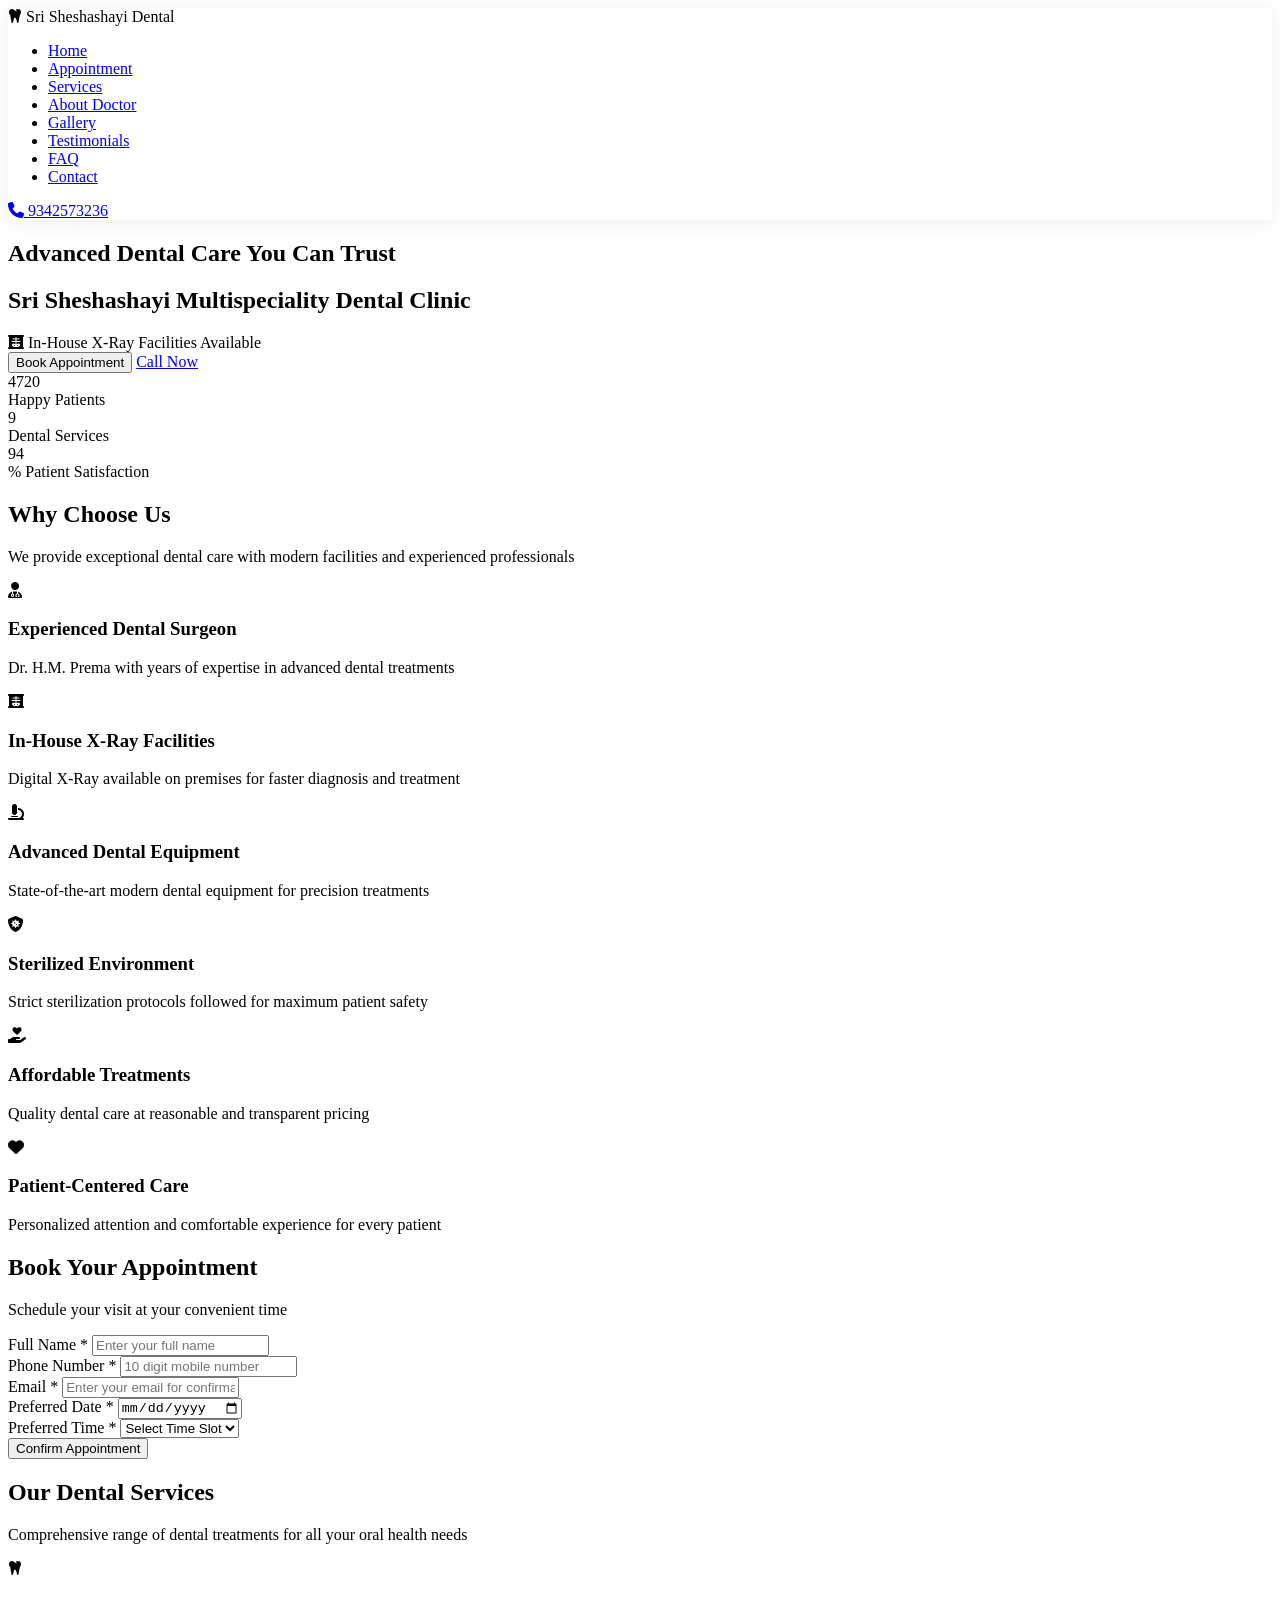
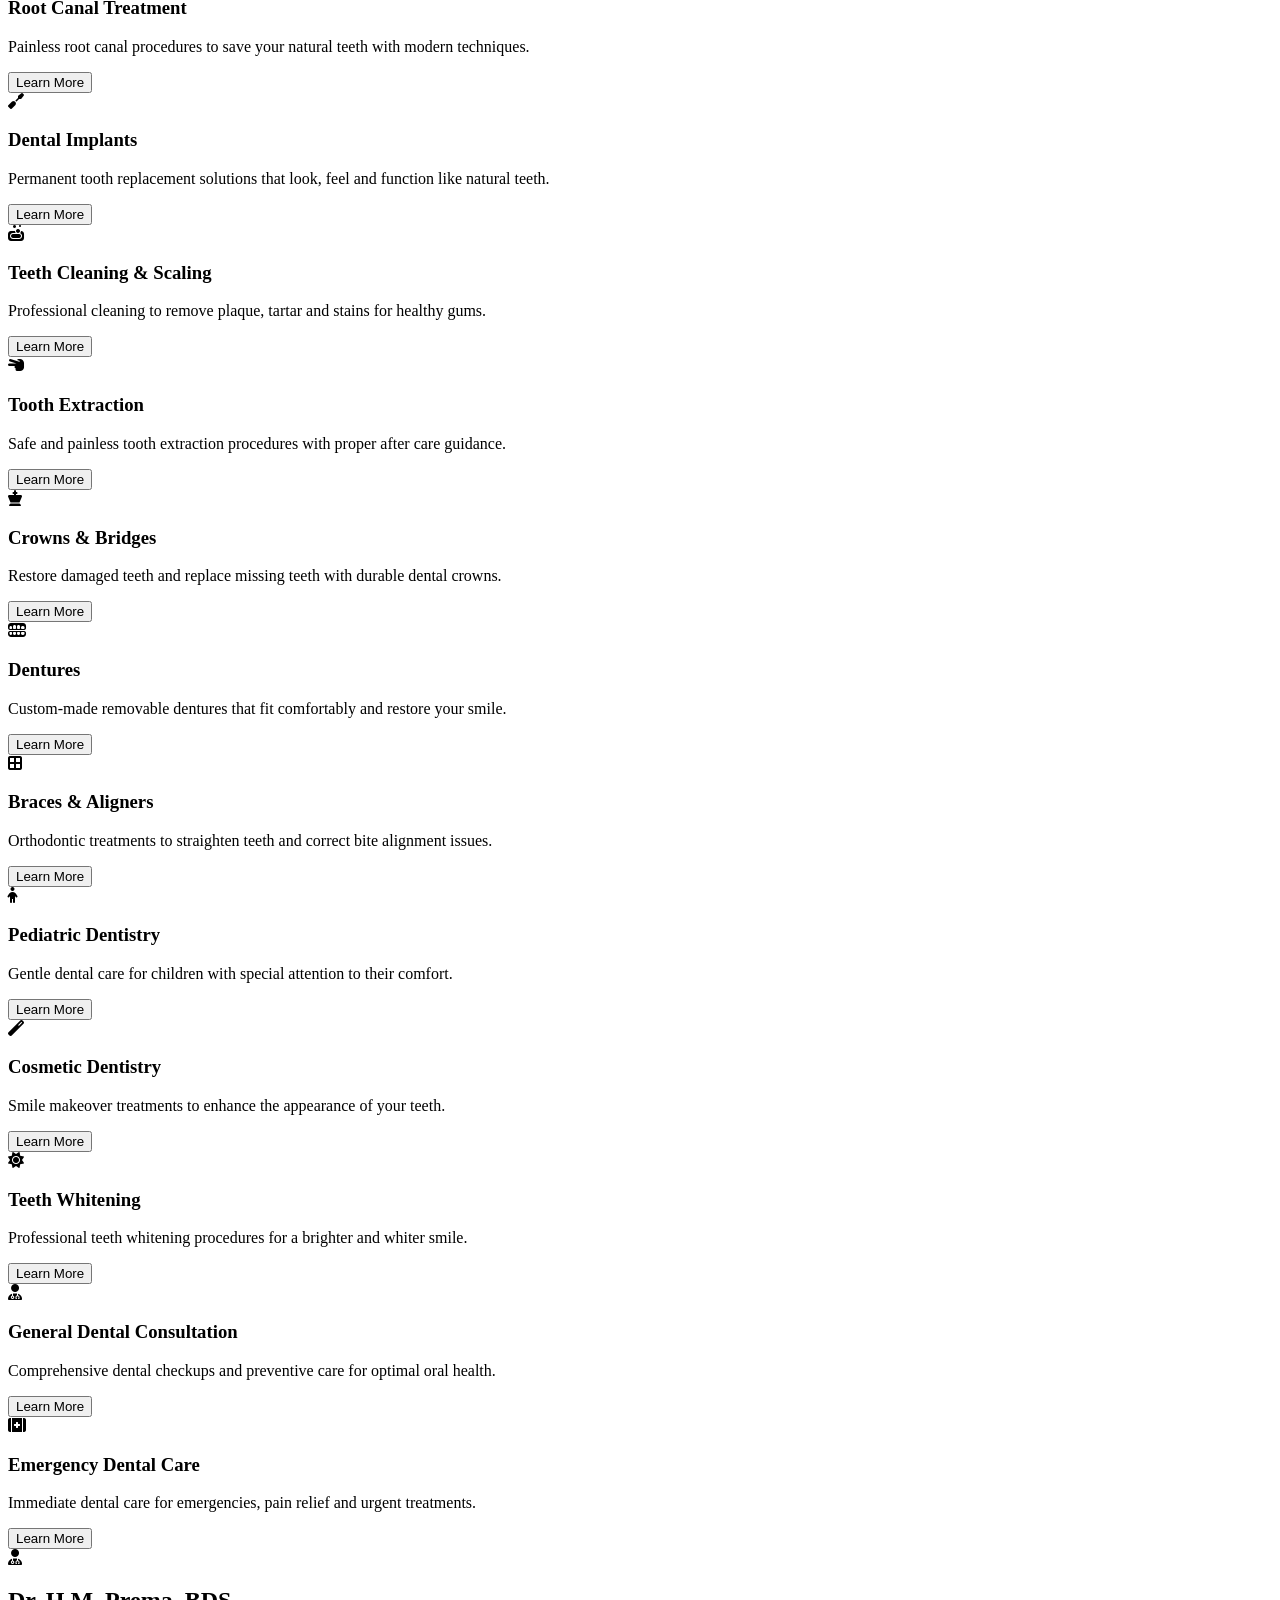
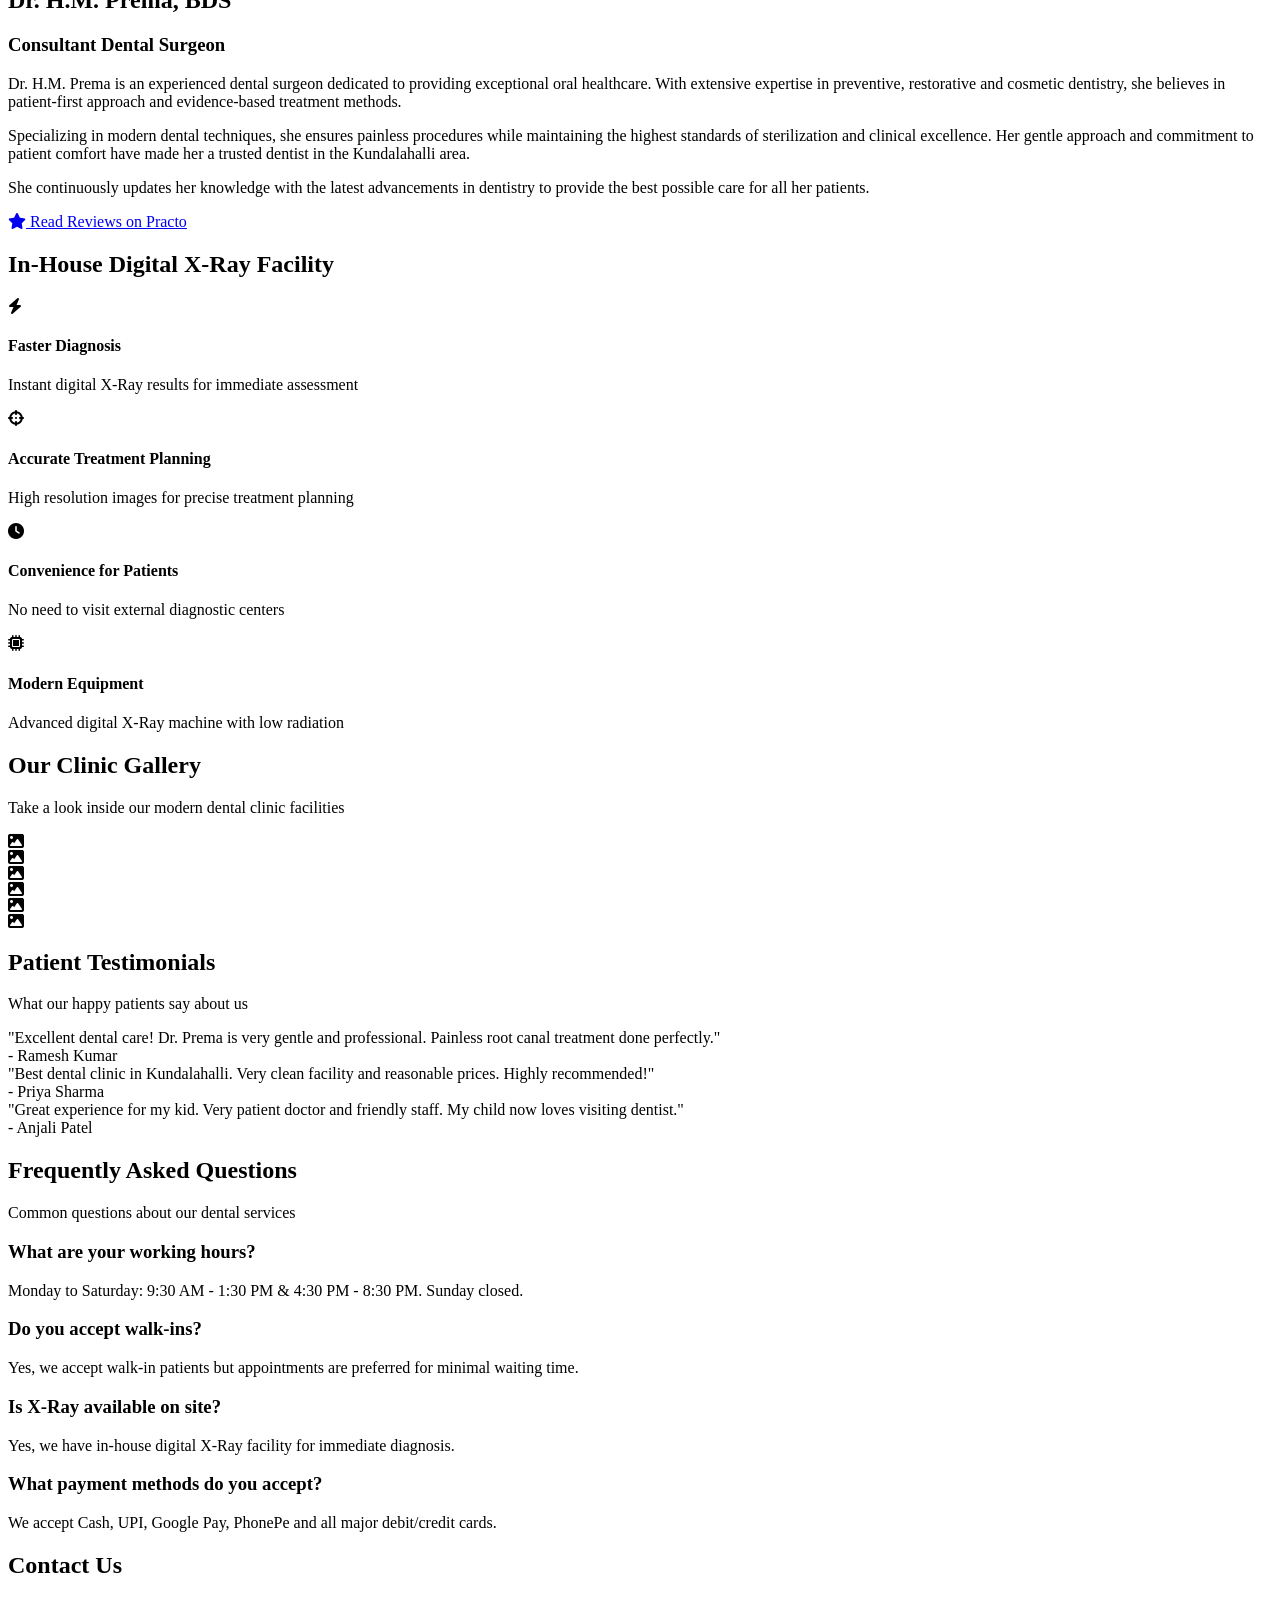
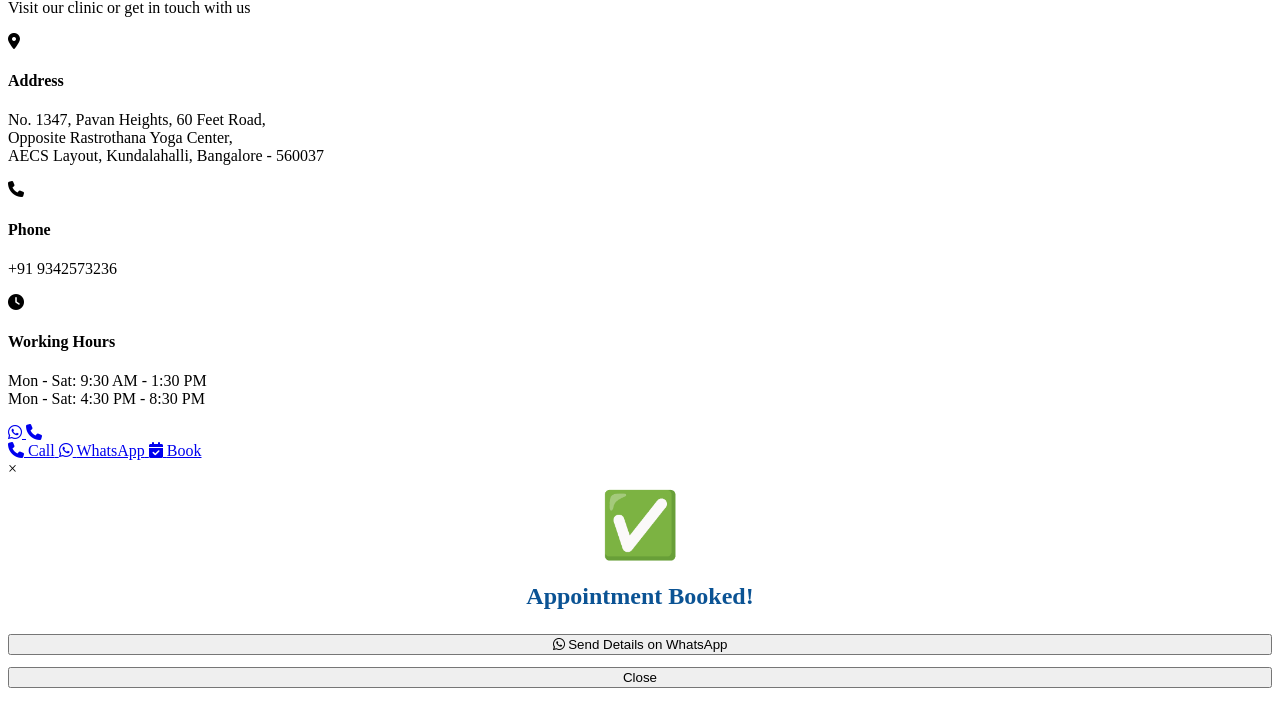
==== index.html @ 14be90ce "added new feature" ====
<!DOCTYPE html>
<html lang="en">
<head>
    <meta charset="UTF-8">
    <meta name="viewport" content="width=device-width, initial-scale=1.0">
    
    <!-- SEO Meta Tags -->
    <title>Sri Sheshashayi Multispeciality Dental Clinic | Best Dentist in Kundalahalli, Bangalore</title>
    <meta name="description" content="Sri Sheshashayi Multispeciality Dental Clinic - Dr. H.M. Prema, BDS. Advanced dental care with in-house X-Ray facilities. Located in AECS Layout, Kundalahalli, Bangalore. Book appointment now.">
    <meta name="keywords" content="Dental Clinic Bangalore, Dentist Kundalahalli, Dr Prema HM, Root Canal Treatment, Dental Implants, Teeth Whitening, AECS Layout Dental Clinic">
    <meta name="author" content="Sri Sheshashayi Multispeciality Dental Clinic">
    <meta name="robots" content="index, follow">
    
    <!-- Open Graph Tags -->
    <meta property="og:title" content="Sri Sheshashayi Multispeciality Dental Clinic">
    <meta property="og:description" content="Advanced Dental Care You Can Trust. In-House X-Ray Facilities Available.">
    <meta property="og:type" content="website">
    <meta property="og:url" content="https://srisheshashayidental.com">
    <meta property="og:image" content="https://srisheshashayidental.com/assets/og-image.jpg">
    
    <!-- Twitter Card -->
    <meta name="twitter:card" content="summary_large_image">
    <meta name="twitter:title" content="Sri Sheshashayi Multispeciality Dental Clinic">
    <meta name="twitter:description" content="Advanced Dental Care You Can Trust">
    
    <!-- Google Fonts -->
    <link rel="preconnect" href="https://fonts.googleapis.com">
    <link rel="preconnect" href="https://fonts.gstatic.com" crossorigin>
    <link href="https://fonts.googleapis.com/css2?family=Inter:wght@300;400;500;600;700;800&display=swap" rel="stylesheet">
    
    <!-- Font Awesome Icons -->
    <link rel="stylesheet" href="https://cdnjs.cloudflare.com/ajax/libs/font-awesome/6.4.0/css/all.min.css">
    
    <!-- Custom CSS -->
    <link rel="stylesheet" href="css/style.css">
    
    <!-- Schema.org Structured Data -->
    <script type="application/ld+json">
    {
        "@context": "https://schema.org",
        "@type": "Dentist",
        "name": "Sri Sheshashayi Multispeciality Dental Clinic",
        "image": "https://srisheshashayidental.com/assets/clinic-image.jpg",
        "telephone": "+91-9342573236",
        "address": {
            "@type": "PostalAddress",
            "streetAddress": "No. 1347, Pavan Heights, 60 Feet Road, Opposite to Rastrothana Yoga Center, AECS Layout",
            "addressLocality": "Kundalahalli",
            "addressRegion": "Bangalore",
            "postalCode": "560037",
            "addressCountry": "IN"
        },
        "geo": {
            "@type": "GeoCoordinates",
            "latitude": 12.9716,
            "longitude": 77.5946
        },
        "openingHours": [
            "Mo-Sa 09:30-13:30",
            "Mo-Sa 16:30-20:30"
        ],
        "priceRange": "₹₹",
        "url": "https://srisheshashayidental.com",
        "sameAs": [
            "https://www.practo.com/bangalore/doctor/dr-prema-h-m-dentist"
        ]
    }
    </script>

</head>
<body>
    <!-- Header Navigation -->
    <header id="header" class="header">
        <nav class="navbar">
            <div class="nav-container">
                <div class="nav-logo" onclick="window.location.href='admin.html'">
                    <i class="fas fa-tooth"></i>
                    <span>Sri Sheshashayi Dental</span>
                </div>
                
                <ul class="nav-menu">
                    <li class="nav-item"><a href="#home" class="nav-link">Home</a></li>
                    <li class="nav-item"><a href="#appointment" class="nav-link">Appointment</a></li>
                    <li class="nav-item"><a href="#services" class="nav-link">Services</a></li>
                    <li class="nav-item"><a href="#about" class="nav-link">About Doctor</a></li>
                    <li class="nav-item"><a href="#gallery" class="nav-link">Gallery</a></li>
                    <li class="nav-item"><a href="#testimonials" class="nav-link">Testimonials</a></li>
                    <li class="nav-item"><a href="#faq" class="nav-link">FAQ</a></li>
                    <li class="nav-item"><a href="#contact" class="nav-link">Contact</a></li>
                </ul>
                
                <a href="tel:+919342573236" class="call-btn">
                    <i class="fas fa-phone"></i>
                    <span>9342573236</span>
                </a>
                
                <div class="hamburger">
                    <span class="bar"></span>
                    <span class="bar"></span>
                    <span class="bar"></span>
                </div>
            </div>
        </nav>
    </header>

    <!-- Home Section -->
    <section id="home" class="hero">
        <div class="hero-container">
            <div class="hero-content">
                <h1 class="hero-title">Advanced Dental Care You Can Trust</h1>
                <h2 class="hero-subtitle">Sri Sheshashayi Multispeciality Dental Clinic</h2>
                <div class="hero-highlight">
                    <i class="fas fa-x-ray"></i>
                    <span>In-House X-Ray Facilities Available</span>
                </div>
                
                <div class="hero-buttons">
                    <button onclick="document.getElementById('appointment').scrollIntoView({behavior: 'smooth'})" class="btn btn-primary">Book Appointment</button>
                    <a href="tel:+919342573236" class="btn btn-secondary" target="_blank" rel="noopener noreferrer" onclick="event.stopPropagation();">Call Now</a>
                </div>
                
                <div class="counters">
                    <div class="counter-item">
                        <div class="counter-number" data-target="5000">0</div>
                        <div class="counter-label">Happy Patients</div>
                    </div>
                    <div class="counter-item">
                        <div class="counter-number" data-target="10">0</div>
                        <div class="counter-label">Dental Services</div>
                    </div>
                    <div class="counter-item">
                        <div class="counter-number" data-target="100">0</div>
                        <div class="counter-label">% Patient Satisfaction</div>
                    </div>
                </div>
            </div>
        </div>
    </section>

    <!-- Why Choose Us Section -->
    <section class="why-choose section">
        <div class="container">
            <div class="section-header">
                <h2>Why Choose Us</h2>
                <p>We provide exceptional dental care with modern facilities and experienced professionals</p>
            </div>
            
            <div class="features-grid">
                <div class="feature-card">
                    <div class="feature-icon"><i class="fas fa-user-md"></i></div>
                    <h3>Experienced Dental Surgeon</h3>
                    <p>Dr. H.M. Prema with years of expertise in advanced dental treatments</p>
                </div>
                
                <div class="feature-card">
                    <div class="feature-icon"><i class="fas fa-x-ray"></i></div>
                    <h3>In-House X-Ray Facilities</h3>
                    <p>Digital X-Ray available on premises for faster diagnosis and treatment</p>
                </div>
                
                <div class="feature-card">
                    <div class="feature-icon"><i class="fas fa-microscope"></i></div>
                    <h3>Advanced Dental Equipment</h3>
                    <p>State-of-the-art modern dental equipment for precision treatments</p>
                </div>
                
                <div class="feature-card">
                    <div class="feature-icon"><i class="fas fa-shield-virus"></i></div>
                    <h3>Sterilized Environment</h3>
                    <p>Strict sterilization protocols followed for maximum patient safety</p>
                </div>
                
                <div class="feature-card">
                    <div class="feature-icon"><i class="fas fa-hand-holding-heart"></i></div>
                    <h3>Affordable Treatments</h3>
                    <p>Quality dental care at reasonable and transparent pricing</p>
                </div>
                
                <div class="feature-card">
                    <div class="feature-icon"><i class="fas fa-heart"></i></div>
                    <h3>Patient-Centered Care</h3>
                    <p>Personalized attention and comfortable experience for every patient</p>
                </div>
            </div>
        </div>
    </section>

    <!-- Appointment Form Section -->
    <section id="appointment" class="appointment-form section">
        <div class="container">
            <div class="section-header">
                <h2>Book Your Appointment</h2>
                <p>Schedule your visit at your convenient time</p>
            </div>
            <div class="appointment-form-container">
                <form id="quick-appointment-form">
                    <div class="form-row">
                        <div class="form-group">
                            <label>Full Name *</label>
                            <input type="text" id="popup-name" required placeholder="Enter your full name">
                        </div>
                        <div class="form-group">
                            <label>Phone Number *</label>
                            <input type="tel" id="popup-phone" required placeholder="10 digit mobile number">
                        </div>
                    </div>
                    <div class="form-group">
                        <label>Email *</label>
                        <input type="email" id="popup-email" required placeholder="Enter your email for confirmation">
                    </div>
                    <div class="form-row">
                        <div class="form-group">
                            <label>Preferred Date *</label>
                            <input type="date" id="popup-date" required>
                        </div>
                        <div class="form-group">
                            <label>Preferred Time *</label>
                            <select id="popup-time" required>
                                <option value="">Select Time Slot</option>
                                <option value="09:30 AM">09:30 AM</option>
                                <option value="10:00 AM">10:00 AM</option>
                                <option value="10:30 AM">10:30 AM</option>
                                <option value="11:00 AM">11:00 AM</option>
                                <option value="11:30 AM">11:30 AM</option>
                                <option value="12:00 PM">12:00 PM</option>
                                <option value="04:30 PM">04:30 PM</option>
                                <option value="05:00 PM">05:00 PM</option>
                                <option value="05:30 PM">05:30 PM</option>
                                <option value="06:00 PM">06:00 PM</option>
                                <option value="06:30 PM">06:30 PM</option>
                                <option value="07:00 PM">07:00 PM</option>
                                <option value="07:30 PM">07:30 PM</option>
                            </select>
                        </div>
                    </div>
                    <button type="submit" class="btn btn-primary btn-full">Confirm Appointment</button>
                </form>
            </div>
        </div>
    </section>

    <!-- Services Section -->
    <section id="services" class="services section">
        <div class="container">
            <div class="section-header">
                <h2>Our Dental Services</h2>
                <p>Comprehensive range of dental treatments for all your oral health needs</p>
            </div>
            
            <div class="services-grid">
                <div class="service-card">
                    <div class="service-icon"><i class="fas fa-tooth"></i></div>
                    <h3>Root Canal Treatment</h3>
                    <p>Painless root canal procedures to save your natural teeth with modern techniques.</p>
                    <button class="service-btn" onclick="showServiceDetails('Root Canal Treatment', 'Painless root canal procedures to save your natural teeth with modern techniques. Single visit root canals available. We use advanced rotary endodontic instruments for precise and comfortable treatment.')">Learn More</button>
                </div>
                
                <div class="service-card">
                    <div class="service-icon"><i class="fas fa-screwdriver"></i></div>
                    <h3>Dental Implants</h3>
                    <p>Permanent tooth replacement solutions that look, feel and function like natural teeth.</p>
                    <button class="service-btn" onclick="showServiceDetails('Dental Implants', 'Permanent tooth replacement solutions that look, feel and function like natural teeth. We use premium quality implants with highest success rates. Titanium implants with lifetime warranty.')">Learn More</button>
                </div>
                
                <div class="service-card">
                    <div class="service-icon"><i class="fas fa-soap"></i></div>
                    <h3>Teeth Cleaning & Scaling</h3>
                    <p>Professional cleaning to remove plaque, tartar and stains for healthy gums.</p>
                    <button class="service-btn">Learn More</button>
                </div>
                
                <div class="service-card">
                    <div class="service-icon"><i class="fas fa-hand-scissors"></i></div>
                    <h3>Tooth Extraction</h3>
                    <p>Safe and painless tooth extraction procedures with proper after care guidance.</p>
                    <button class="service-btn">Learn More</button>
                </div>
                
                <div class="service-card">
                    <div class="service-icon"><i class="fas fa-chess-king"></i></div>
                    <h3>Crowns & Bridges</h3>
                    <p>Restore damaged teeth and replace missing teeth with durable dental crowns.</p>
                    <button class="service-btn">Learn More</button>
                </div>
                
                <div class="service-card">
                    <div class="service-icon"><i class="fas fa-teeth-open"></i></div>
                    <h3>Dentures</h3>
                    <p>Custom-made removable dentures that fit comfortably and restore your smile.</p>
                    <button class="service-btn">Learn More</button>
                </div>
                
                <div class="service-card">
                    <div class="service-icon"><i class="fas fa-border-all"></i></div>
                    <h3>Braces & Aligners</h3>
                    <p>Orthodontic treatments to straighten teeth and correct bite alignment issues.</p>
                    <button class="service-btn">Learn More</button>
                </div>
                
                <div class="service-card">
                    <div class="service-icon"><i class="fas fa-child"></i></div>
                    <h3>Pediatric Dentistry</h3>
                    <p>Gentle dental care for children with special attention to their comfort.</p>
                    <button class="service-btn">Learn More</button>
                </div>
                
                <div class="service-card">
                    <div class="service-icon"><i class="fas fa-magic"></i></div>
                    <h3>Cosmetic Dentistry</h3>
                    <p>Smile makeover treatments to enhance the appearance of your teeth.</p>
                    <button class="service-btn">Learn More</button>
                </div>
                
                <div class="service-card">
                    <div class="service-icon"><i class="fas fa-sun"></i></div>
                    <h3>Teeth Whitening</h3>
                    <p>Professional teeth whitening procedures for a brighter and whiter smile.</p>
                    <button class="service-btn">Learn More</button>
                </div>
                
                <div class="service-card">
                    <div class="service-icon"><i class="fas fa-user-md"></i></div>
                    <h3>General Dental Consultation</h3>
                    <p>Comprehensive dental checkups and preventive care for optimal oral health.</p>
                    <button class="service-btn">Learn More</button>
                </div>
                
                <div class="service-card">
                    <div class="service-icon"><i class="fas fa-first-aid"></i></div>
                    <h3>Emergency Dental Care</h3>
                    <p>Immediate dental care for emergencies, pain relief and urgent treatments.</p>
                    <button class="service-btn">Learn More</button>
                </div>
            </div>
        </div>
    </section>

    <!-- About Doctor Section -->
    <section id="about" class="about-doctor section">
        <div class="container">
            <div class="doctor-profile">
                <div class="doctor-image">
                    <div class="doctor-placeholder">
                        <i class="fas fa-user-md"></i>
                    </div>
                </div>
                
                <div class="doctor-info">
                    <h2>Dr. H.M. Prema, BDS</h2>
                    <h3>Consultant Dental Surgeon</h3>
                    
                    <p>Dr. H.M. Prema is an experienced dental surgeon dedicated to providing exceptional oral healthcare. With extensive expertise in preventive, restorative and cosmetic dentistry, she believes in patient-first approach and evidence-based treatment methods.</p>
                    
                    <p>Specializing in modern dental techniques, she ensures painless procedures while maintaining the highest standards of sterilization and clinical excellence. Her gentle approach and commitment to patient comfort have made her a trusted dentist in the Kundalahalli area.</p>
                    
                    <p>She continuously updates her knowledge with the latest advancements in dentistry to provide the best possible care for all her patients.</p>
                    
                    <a href="https://www.practo.com/bangalore/doctor/dr-prema-h-m-dentist" target="_blank" rel="noopener noreferrer" class="btn btn-primary">
                        <i class="fas fa-star"></i> Read Reviews on Practo
                    </a>
                </div>
            </div>
        </div>
    </section>

    <!-- X-Ray Section -->
    <section class="xray-section section">
        <div class="container">
            <div class="xray-container">
                <div class="xray-content">
                    <h2>In-House Digital X-Ray Facility</h2>
                    
                    <div class="xray-features">
                        <div class="xray-feature">
                            <i class="fas fa-bolt"></i>
                            <div>
                                <h4>Faster Diagnosis</h4>
                                <p>Instant digital X-Ray results for immediate assessment</p>
                            </div>
                        </div>
                        
                        <div class="xray-feature">
                            <i class="fas fa-crosshairs"></i>
                            <div>
                                <h4>Accurate Treatment Planning</h4>
                                <p>High resolution images for precise treatment planning</p>
                            </div>
                        </div>
                        
                        <div class="xray-feature">
                            <i class="fas fa-clock"></i>
                            <div>
                                <h4>Convenience for Patients</h4>
                                <p>No need to visit external diagnostic centers</p>
                            </div>
                        </div>
                        
                        <div class="xray-feature">
                            <i class="fas fa-microchip"></i>
                            <div>
                                <h4>Modern Equipment</h4>
                                <p>Advanced digital X-Ray machine with low radiation</p>
                            </div>
                        </div>
                    </div>
                </div>
                
                <div class="xray-image">
                    <div class="xray-placeholder"></div>
                </div>
            </div>
        </div>
    </section>

    <!-- Gallery Section -->
    <section id="gallery" class="gallery section">
        <div class="container">
            <div class="section-header">
                <h2>Our Clinic Gallery</h2>
                <p>Take a look inside our modern dental clinic facilities</p>
            </div>
            <div class="gallery-grid">
                <div class="gallery-item"><img src="https://images.unsplash.com/photo-1629909613654-28e377c37b09?w=600&h=450&fit=crop&q=80" alt="Clinic Interior" class="gallery-img" onerror="this.style.display='none'; this.nextElementSibling.style.display='flex';"><div class="gallery-placeholder" style="display:none;"><i class="fas fa-image"></i></div></div>
                <div class="gallery-item"><img src="https://images.unsplash.com/photo-1606811971618-4486d14f3f99?w=600&h=450&fit=crop&q=80" alt="Dental Equipment" class="gallery-img" onerror="this.style.display='none'; this.nextElementSibling.style.display='flex';"><div class="gallery-placeholder" style="display:none;"><i class="fas fa-image"></i></div></div>
                <div class="gallery-item"><img src="https://images.unsplash.com/photo-1593022356769-11f762e25ed9?w=600&h=450&fit=crop&q=80" alt="Dental Care" class="gallery-img" onerror="this.style.display='none'; this.nextElementSibling.style.display='flex';"><div class="gallery-placeholder" style="display:none;"><i class="fas fa-image"></i></div></div>
                <div class="gallery-item"><img src="https://images.unsplash.com/photo-1667133295315-820bb6481730?w=600&h=450&fit=crop&q=80" alt="Dental Treatment" class="gallery-img" onerror="this.style.display='none'; this.nextElementSibling.style.display='flex';"><div class="gallery-placeholder" style="display:none;"><i class="fas fa-image"></i></div></div>
                <div class="gallery-item"><img src="https://images.unsplash.com/photo-1606811841689-23dfddce3e95?w=600&h=450&fit=crop&q=80" alt="Treatment Room" class="gallery-img" onerror="this.style.display='none'; this.nextElementSibling.style.display='flex';"><div class="gallery-placeholder" style="display:none;"><i class="fas fa-image"></i></div></div>
                <div class="gallery-item"><img src="https://images.unsplash.com/photo-1606811856475-5e6fcdc6e509?w=600&h=450&fit=crop&q=80" alt="Clean Clinic" class="gallery-img" onerror="this.style.display='none'; this.nextElementSibling.style.display='flex';"><div class="gallery-placeholder" style="display:none;"><i class="fas fa-image"></i></div></div>
            </div>
        </div>
    </section>

    <!-- Testimonials Section -->
    <section id="testimonials" class="testimonials section">
        <div class="container">
            <div class="section-header">
                <h2>Patient Testimonials</h2>
                <p>What our happy patients say about us</p>
            </div>
            <div class="testimonials-grid">
                <div class="testimonial-card">
                    <div class="testimonial-text">"Excellent dental care! Dr. Prema is very gentle and professional. Painless root canal treatment done perfectly."</div>
                    <div class="testimonial-author">- Ramesh Kumar</div>
                </div>
                <div class="testimonial-card">
                    <div class="testimonial-text">"Best dental clinic in Kundalahalli. Very clean facility and reasonable prices. Highly recommended!"</div>
                    <div class="testimonial-author">- Priya Sharma</div>
                </div>
                <div class="testimonial-card">
                    <div class="testimonial-text">"Great experience for my kid. Very patient doctor and friendly staff. My child now loves visiting dentist."</div>
                    <div class="testimonial-author">- Anjali Patel</div>
                </div>
            </div>
        </div>
    </section>

    <!-- FAQ Section -->
    <section id="faq" class="faq section">
        <div class="container">
            <div class="section-header">
                <h2>Frequently Asked Questions</h2>
                <p>Common questions about our dental services</p>
            </div>
            <div class="faq-list">
                <div class="faq-item">
                    <h3>What are your working hours?</h3>
                    <p>Monday to Saturday: 9:30 AM - 1:30 PM & 4:30 PM - 8:30 PM. Sunday closed.</p>
                </div>
                <div class="faq-item">
                    <h3>Do you accept walk-ins?</h3>
                    <p>Yes, we accept walk-in patients but appointments are preferred for minimal waiting time.</p>
                </div>
                <div class="faq-item">
                    <h3>Is X-Ray available on site?</h3>
                    <p>Yes, we have in-house digital X-Ray facility for immediate diagnosis.</p>
                </div>
                <div class="faq-item">
                    <h3>What payment methods do you accept?</h3>
                    <p>We accept Cash, UPI, Google Pay, PhonePe and all major debit/credit cards.</p>
                </div>
            </div>
        </div>
    </section>

    <!-- Contact Section -->
    <section id="contact" class="contact section">
        <div class="container">
            <div class="section-header">
                <h2>Contact Us</h2>
                <p>Visit our clinic or get in touch with us</p>
            </div>
            <div class="contact-info">
                <div class="contact-item">
                    <i class="fas fa-map-marker-alt"></i>
                    <div>
                        <h4>Address</h4>
                        <p>No. 1347, Pavan Heights, 60 Feet Road,<br>Opposite Rastrothana Yoga Center,<br>AECS Layout, Kundalahalli, Bangalore - 560037</p>
                    </div>
                </div>
                <div class="contact-item">
                    <i class="fas fa-phone"></i>
                    <div>
                        <h4>Phone</h4>
                        <p>+91 9342573236</p>
                    </div>
                </div>
                <div class="contact-item">
                    <i class="fas fa-clock"></i>
                    <div>
                        <h4>Working Hours</h4>
                        <p>Mon - Sat: 9:30 AM - 1:30 PM<br>Mon - Sat: 4:30 PM - 8:30 PM</p>
                    </div>
                </div>
            </div>
        </div>
    </section>

    <!-- Floating Action Buttons -->
    <div class="floating-buttons">
        <a href="https://wa.me/919342573236" target="_blank" class="float-btn whatsapp-float" aria-label="Contact on WhatsApp">
            <i class="fab fa-whatsapp"></i>
        </a>
        <a href="tel:+919342573236" class="float-btn call-float" aria-label="Call Now">
            <i class="fas fa-phone"></i>
        </a>
    </div>

    <!-- Mobile Bottom Bar -->
    <div class="mobile-bottom-bar">
        <a href="tel:+919342573236" class="mobile-bar-btn">
            <i class="fas fa-phone"></i>
            <span>Call</span>
        </a>
        <a href="https://wa.me/919342573236" target="_blank" class="mobile-bar-btn">
            <i class="fab fa-whatsapp"></i>
            <span>WhatsApp</span>
        </a>
        <a href="#appointment" class="mobile-bar-btn book-btn">
            <i class="fas fa-calendar-check"></i>
            <span>Book</span>
        </a>
    </div>

    <!-- Success Popup Modal -->
    <div id="success-modal" class="modal">
        <div class="modal-content">
            <span class="close-modal" onclick="closeModal('success-modal')">&times;</span>
            <div style="text-align: center; padding: 10px 0;">
                <div style="font-size: 4rem; margin-bottom: 16px;">✅</div>
                <h2 style="color: #0B5394; margin-bottom: 12px;">Appointment Booked!</h2>
                <p id="success-message" style="color: #6B7280; margin-bottom: 24px; font-size: 1rem;"></p>
                <div style="display: flex; flex-direction: column; gap: 12px;">
                    <button onclick="openWhatsApp()" class="btn btn-primary" style="width: 100%; justify-content: center;">
                        <i class="fab fa-whatsapp"></i> Send Details on WhatsApp
                    </button>
                    <button onclick="closeModal('success-modal')" class="btn btn-secondary" style="width: 100%; justify-content: center;">
                        Close
                    </button>
                </div>
            </div>
        </div>
    </div>

    <script src="js/script.js"></script>
</body>
</html>
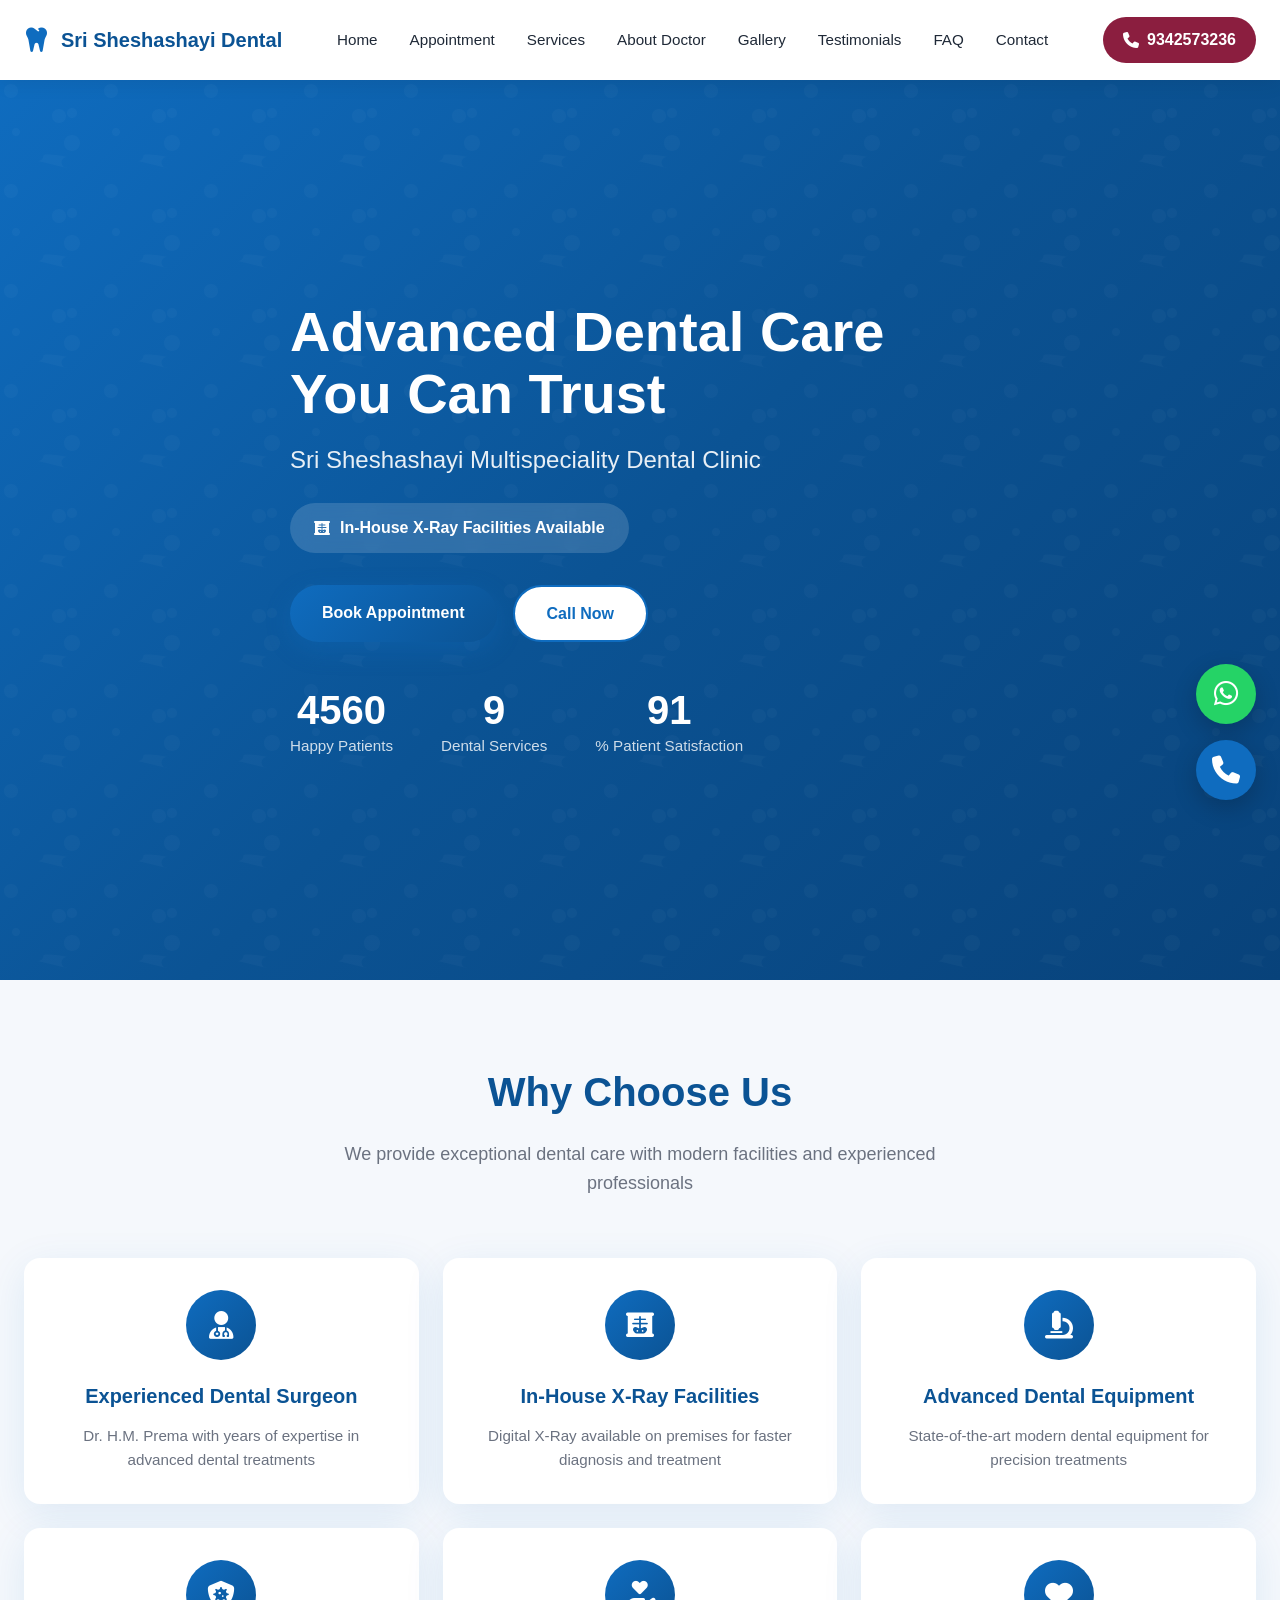
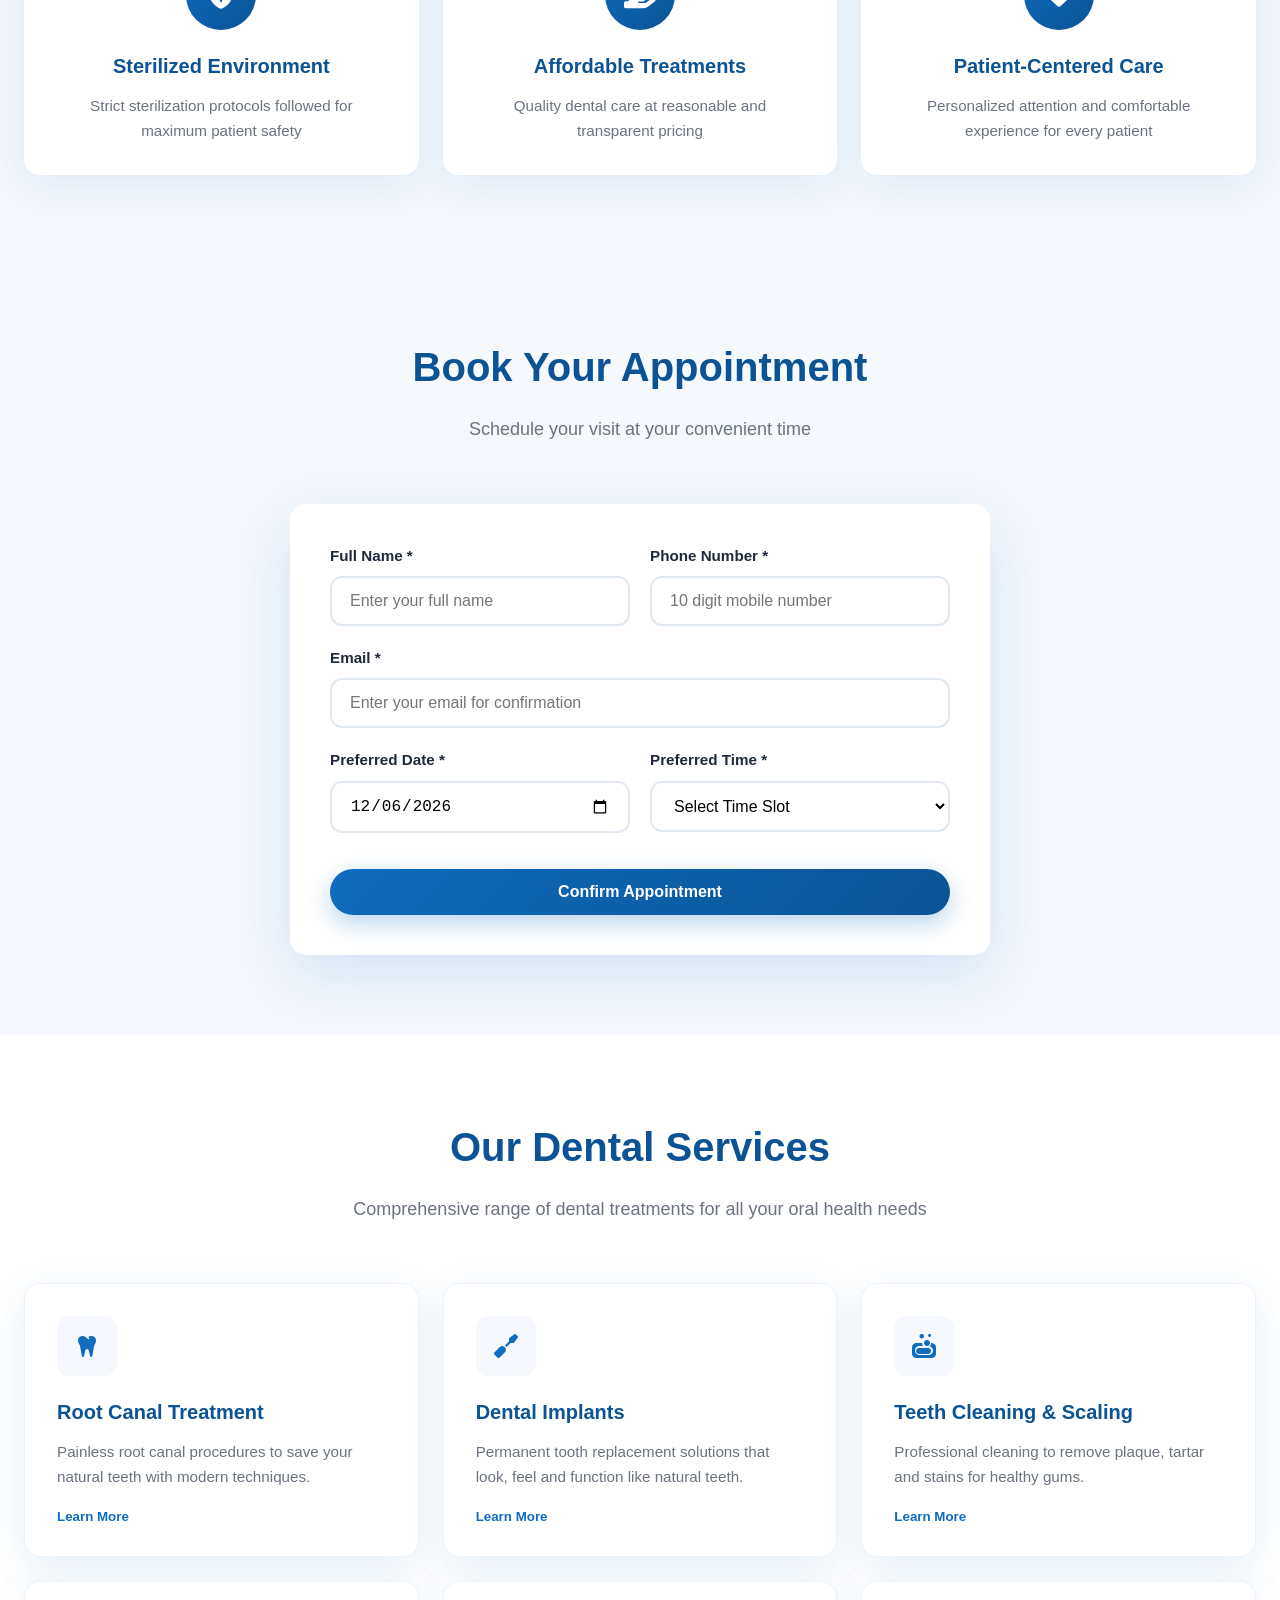
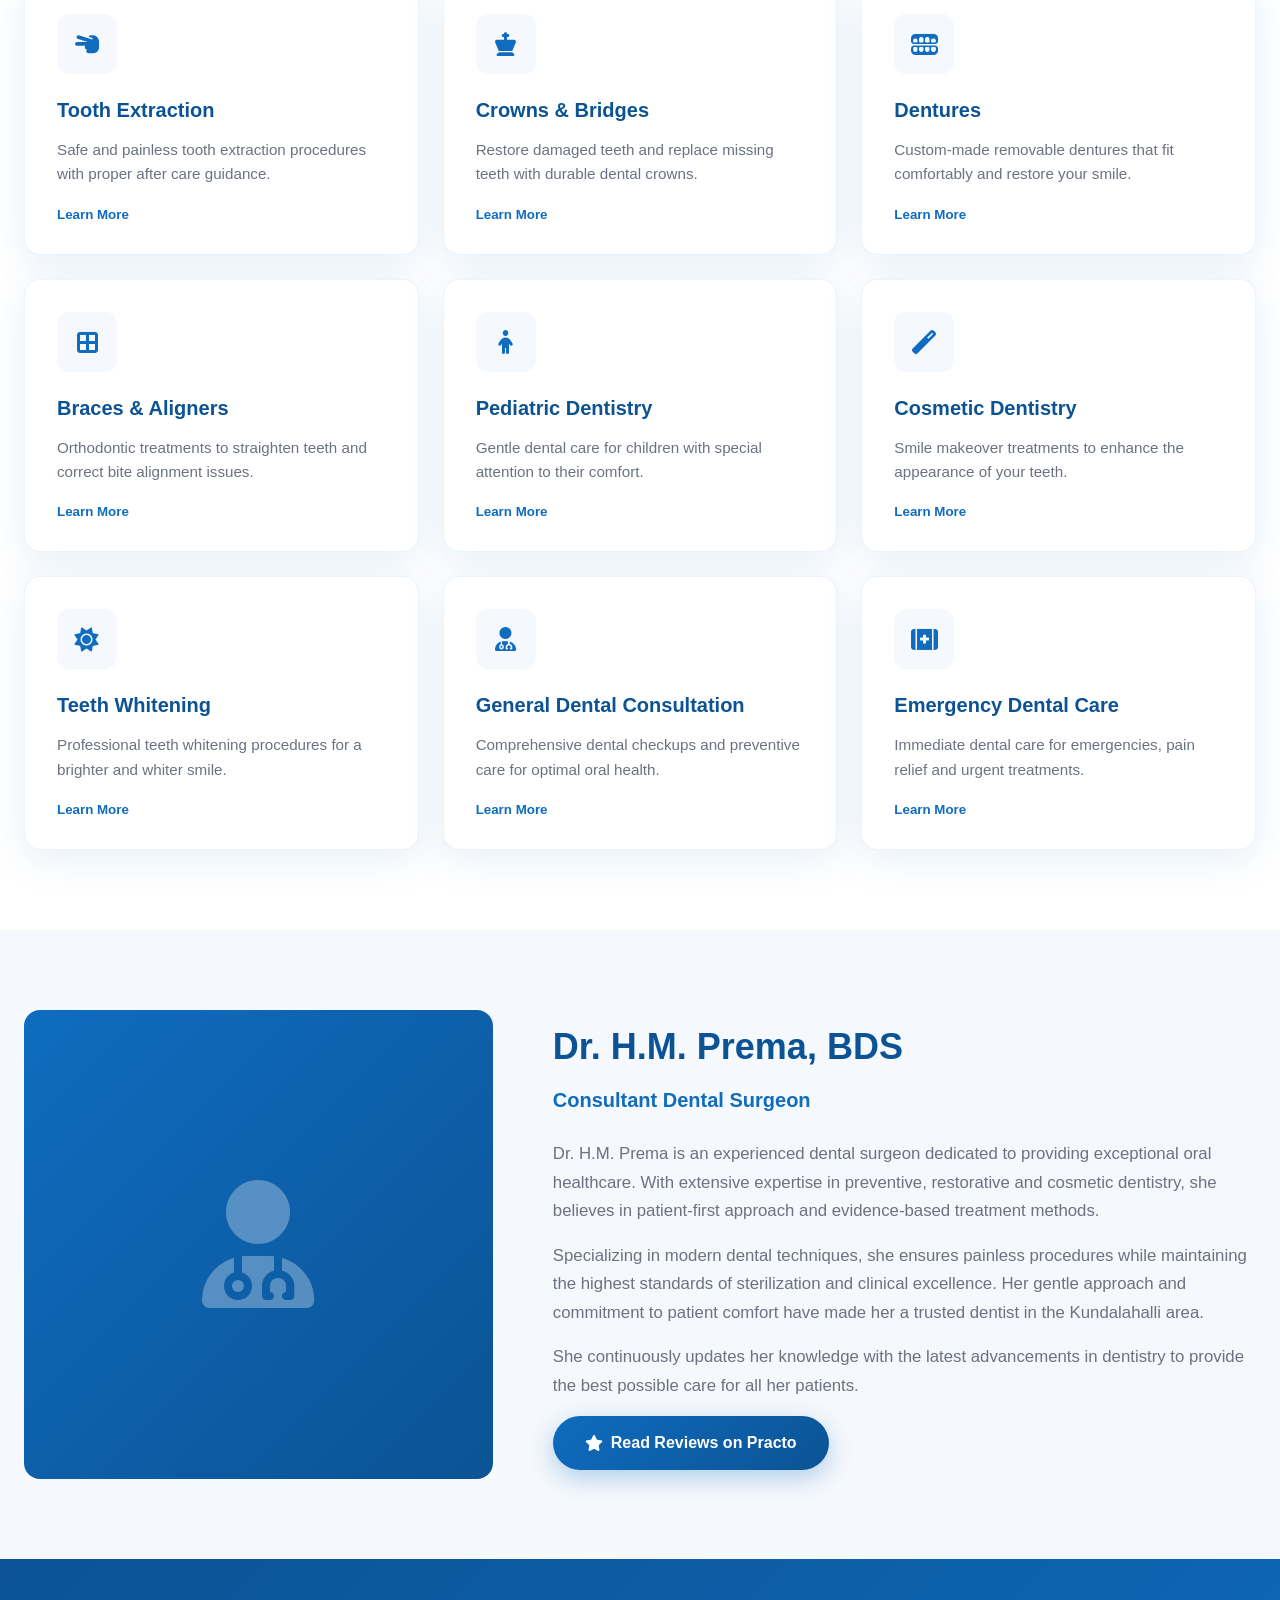
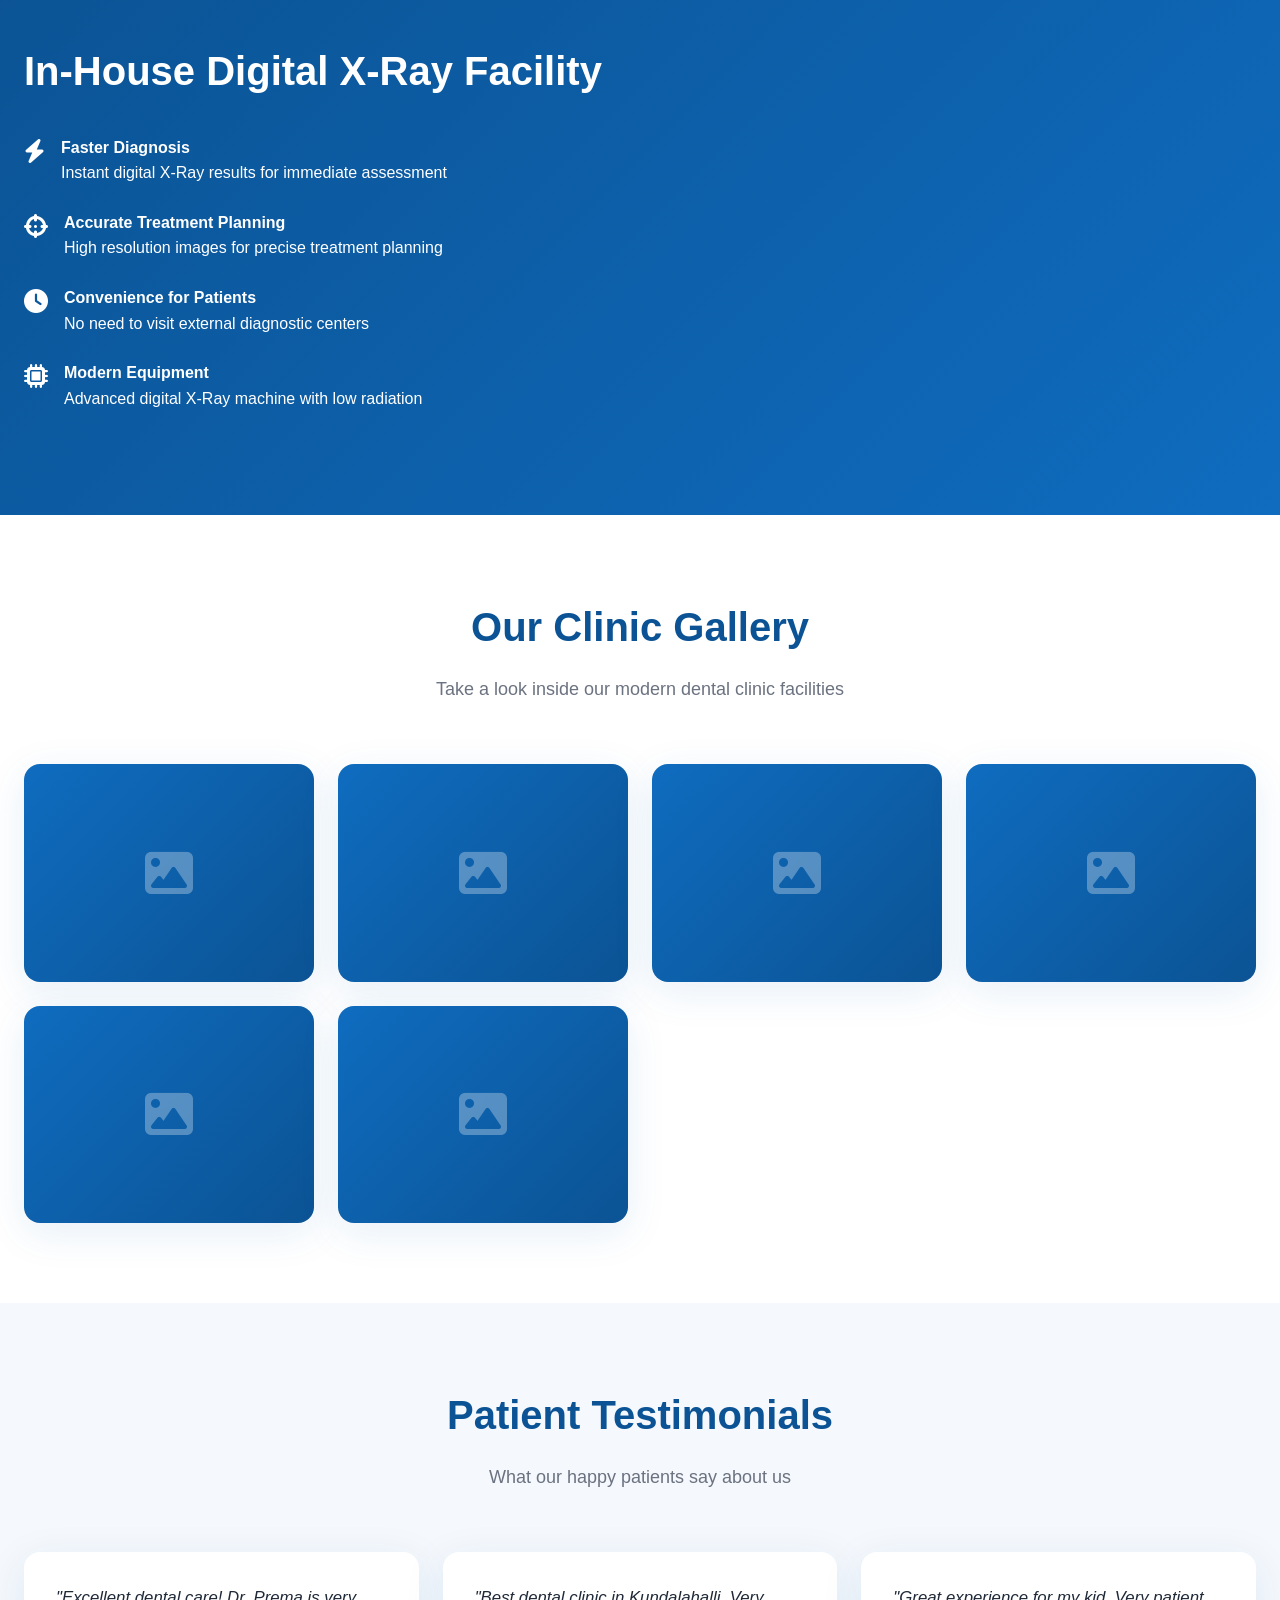
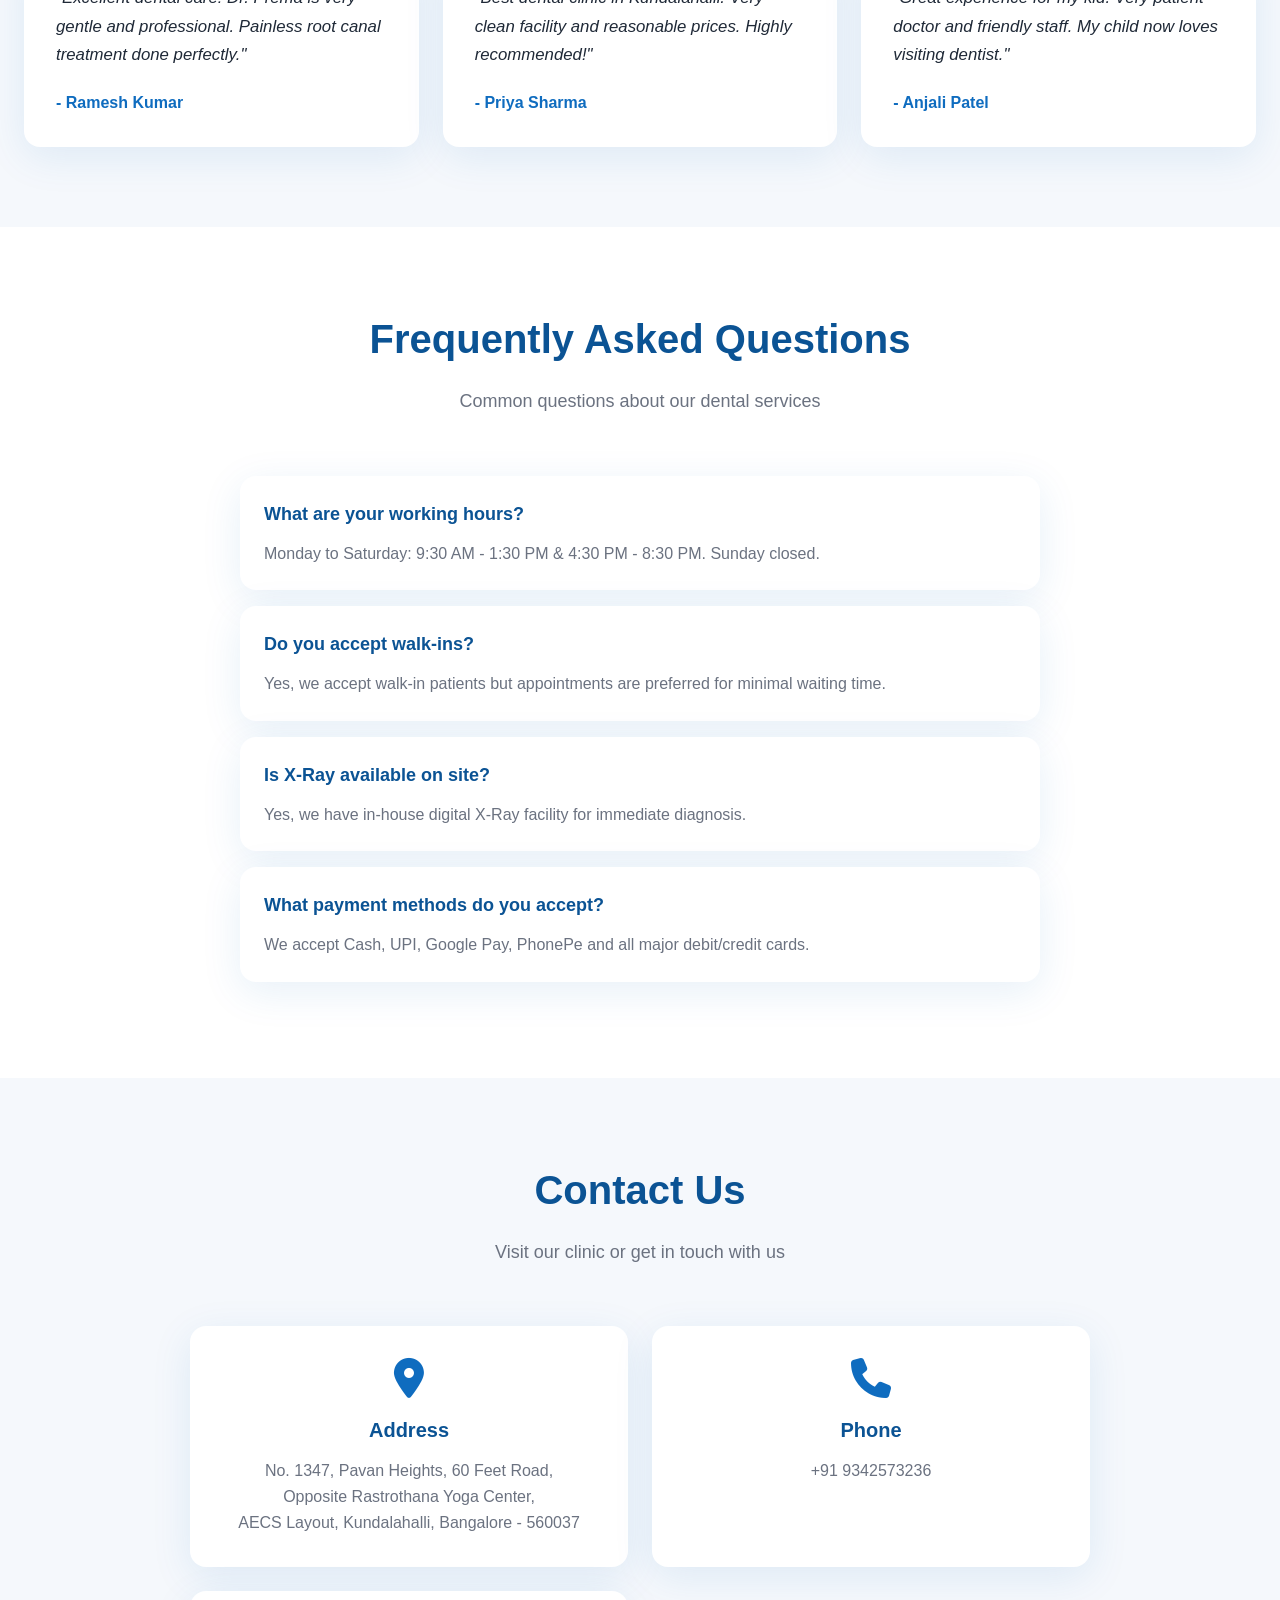
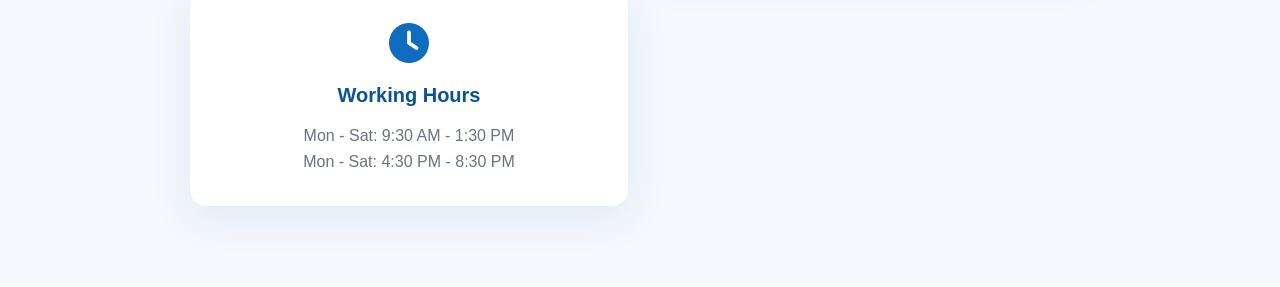
==== commit 2fd8b890: "bug fixed" ====
--- a/index.html
+++ b/index.html
@@ -201,7 +201,7 @@
                         </div>
                         <div class="form-group">
                             <label>Phone Number *</label>
-                            <input type="tel" id="popup-phone" required placeholder="10 digit mobile number">
+                            <input type="tel" id="popup-phone" required maxlength="10" oninput="this.value=this.value.replace(/[^0-9]/g,'')" placeholder="10 digit mobile number">
                         </div>
                     </div>
                     <div class="form-group">
@@ -233,7 +233,7 @@
                             </select>
                         </div>
                     </div>
-                    <button type="submit" class="btn btn-primary btn-full">Confirm Appointment</button>
+                    <button type="submit" class="btn btn-primary btn-full" style="text-align: center; display: flex; align-items: center; justify-content: center;">Confirm Appointment</button>
                 </form>
             </div>
         </div>
@@ -490,20 +490,20 @@
                 <p>Visit our clinic or get in touch with us</p>
             </div>
             <div class="contact-info">
-                <div class="contact-item">
+                <a href="https://share.google/6C62APk3ROePjW2Ir" target="_blank" rel="noopener noreferrer" class="contact-item" style="text-decoration: none; display: block;">
                     <i class="fas fa-map-marker-alt"></i>
                     <div>
                         <h4>Address</h4>
                         <p>No. 1347, Pavan Heights, 60 Feet Road,<br>Opposite Rastrothana Yoga Center,<br>AECS Layout, Kundalahalli, Bangalore - 560037</p>
                     </div>
-                </div>
-                <div class="contact-item">
+                </a>
+                <a href="tel:+919342573236" class="contact-item" style="text-decoration: none; display: block;">
                     <i class="fas fa-phone"></i>
                     <div>
                         <h4>Phone</h4>
                         <p>+91 9342573236</p>
                     </div>
-                </div>
+                </a>
                 <div class="contact-item">
                     <i class="fas fa-clock"></i>
                     <div>
@@ -543,21 +543,26 @@
 
     <!-- Success Popup Modal -->
     <div id="success-modal" class="modal">
-        <div class="modal-content">
+        <div class="modal-content" style="max-width: 380px; text-align: left;">
             <span class="close-modal" onclick="closeModal('success-modal')">&times;</span>
-            <div style="text-align: center; padding: 10px 0;">
-                <div style="font-size: 4rem; margin-bottom: 16px;">✅</div>
-                <h2 style="color: #0B5394; margin-bottom: 12px;">Appointment Booked!</h2>
-                <p id="success-message" style="color: #6B7280; margin-bottom: 24px; font-size: 1rem;"></p>
-                <div style="display: flex; flex-direction: column; gap: 12px;">
-                    <button onclick="openWhatsApp()" class="btn btn-primary" style="width: 100%; justify-content: center;">
-                        <i class="fab fa-whatsapp"></i> Send Details on WhatsApp
-                    </button>
-                    <button onclick="closeModal('success-modal')" class="btn btn-secondary" style="width: 100%; justify-content: center;">
-                        Close
-                    </button>
-                </div>
-            </div>
+            <div style="text-align: center; margin-bottom: 20px;">
+                <div style="background: #10b981; width: 56px; height: 56px; border-radius: 50%; display: inline-flex; align-items: center; justify-content: center; margin-bottom: 12px;">
+                    <span style="color: white; font-size: 28px;">&#10003;</span>
+                </div>
+                <h2 style="margin: 0 0 4px 0; font-size: 1.3rem; color: #0B5394; text-align: center;">Appointment Booked!</h2>
+                <p style="margin: 0; font-size: 0.85rem; color: #6B7280; text-align: center;">Your appointment has been confirmed</p>
+            </div>
+            <div style="background: #f3f4f6; border-radius: 10px; padding: 14px 18px; line-height: 1.6;">
+                <div style="font-size:0.7rem;color:#9CA3AF;font-weight:600;text-transform:uppercase;letter-spacing:0.3px;">Patient Name</div>
+                <div id="success-name" style="font-size:0.95rem;color:#1F2937;font-weight:600;margin-bottom:10px;">&mdash;</div>
+                <div style="font-size:0.7rem;color:#9CA3AF;font-weight:600;text-transform:uppercase;letter-spacing:0.3px;">Date</div>
+                <div id="success-date" style="font-size:0.95rem;color:#1F2937;font-weight:600;margin-bottom:10px;">&mdash;</div>
+                <div style="font-size:0.7rem;color:#9CA3AF;font-weight:600;text-transform:uppercase;letter-spacing:0.3px;">Time</div>
+                <div id="success-time" style="font-size:0.95rem;color:#1F2937;font-weight:600;">&mdash;</div>
+            </div>
+            <button onclick="closeModal('success-modal')" class="btn btn-primary" style="width: 100%; justify-content: center; margin-top: 16px;">
+                Done
+            </button>
         </div>
     </div>
 
--- a/css/style.css
+++ b/css/style.css
@@ -0,0 +1,1487 @@
+/* ========================================
+   Sri Sheshashayi Multispeciality Dental Clinic
+   Main Stylesheet
+   ======================================== */
+
+/* Reset & Base Styles */
+* {
+    margin: 0;
+    padding: 0;
+    box-sizing: border-box;
+}
+
+:root {
+    --primary-blue: #0F6CBF;
+    --dark-blue: #0B5394;
+    --maroon: #8B1E3F;
+    --white: #FFFFFF;
+    --light-gray: #F5F8FC;
+    --gray: #6B7280;
+    --dark-gray: #1F2937;
+    --shadow: 0 10px 40px rgba(15, 108, 191, 0.1);
+    --shadow-lg: 0 20px 60px rgba(15, 108, 191, 0.15);
+    --radius: 16px;
+    --radius-sm: 12px;
+    --transition: all 0.3s cubic-bezier(0.4, 0, 0.2, 1);
+}
+
+html {
+    scroll-behavior: smooth;
+}
+
+body {
+    font-family: 'Inter', -apple-system, BlinkMacSystemFont, sans-serif;
+    line-height: 1.6;
+    color: var(--dark-gray);
+    background-color: var(--white);
+    overflow-x: hidden;
+}
+
+.container {
+    max-width: 1280px;
+    margin: 0 auto;
+    padding: 0 24px;
+}
+
+.section {
+    padding: 80px 0;
+}
+
+.section-header {
+    text-align: center;
+    margin-bottom: 60px;
+}
+
+.section-header h2 {
+    font-size: 2.5rem;
+    font-weight: 700;
+    color: var(--dark-blue);
+    margin-bottom: 16px;
+}
+
+.section-header p {
+    font-size: 1.125rem;
+    color: var(--gray);
+    max-width: 600px;
+    margin: 0 auto;
+}
+
+/* Buttons */
+.btn {
+    display: inline-flex;
+    align-items: center;
+    gap: 8px;
+    padding: 14px 32px;
+    border-radius: 50px;
+    font-weight: 600;
+    font-size: 1rem;
+    text-decoration: none;
+    border: none;
+    cursor: pointer;
+    transition: var(--transition);
+}
+
+.btn-primary {
+    background: linear-gradient(135deg, var(--primary-blue), var(--dark-blue));
+    color: var(--white);
+    box-shadow: 0 8px 24px rgba(15, 108, 191, 0.3);
+}
+
+.btn-primary:hover {
+    transform: translateY(-2px);
+    box-shadow: 0 12px 32px rgba(15, 108, 191, 0.4);
+}
+
+.btn-secondary {
+    background: var(--white);
+    color: var(--primary-blue);
+    border: 2px solid var(--primary-blue);
+}
+
+.btn-secondary:hover {
+    background: var(--primary-blue);
+    color: var(--white);
+    transform: translateY(-2px);
+}
+
+/* Header & Navigation */
+.header {
+    position: fixed;
+    top: 0;
+    left: 0;
+    right: 0;
+    z-index: 1000;
+    background: rgba(255, 255, 255, 0.95);
+    backdrop-filter: blur(10px);
+    box-shadow: 0 2px 20px rgba(0, 0, 0, 0.08);
+    transition: var(--transition);
+}
+
+.navbar {
+    padding: 0;
+}
+
+.nav-container {
+    max-width: 1280px;
+    margin: 0 auto;
+    padding: 0 24px;
+    display: flex;
+    align-items: center;
+    justify-content: space-between;
+    height: 80px;
+}
+
+.nav-logo {
+    display: flex;
+    align-items: center;
+    gap: 12px;
+    font-size: 1.25rem;
+    font-weight: 700;
+    color: var(--dark-blue);
+    text-decoration: none;
+}
+
+.nav-logo i {
+    font-size: 1.75rem;
+    color: var(--primary-blue);
+}
+
+.nav-logo {
+    cursor: pointer;
+}
+
+.nav-menu {
+    display: flex;
+    list-style: none;
+    gap: 32px;
+}
+
+.nav-link {
+    text-decoration: none;
+    color: var(--dark-gray);
+    font-weight: 500;
+    font-size: 0.95rem;
+    transition: var(--transition);
+    position: relative;
+}
+
+.nav-link:hover {
+    color: var(--primary-blue);
+}
+
+.nav-link::after {
+    content: '';
+    position: absolute;
+    bottom: -4px;
+    left: 0;
+    width: 0;
+    height: 2px;
+    background: var(--primary-blue);
+    transition: var(--transition);
+}
+
+.nav-link:hover::after {
+    width: 100%;
+}
+
+.call-btn {
+    display: flex;
+    align-items: center;
+    gap: 8px;
+    padding: 10px 20px;
+    background: var(--maroon);
+    color: var(--white);
+    border-radius: 50px;
+    text-decoration: none;
+    font-weight: 600;
+    transition: var(--transition);
+}
+
+.call-btn:hover {
+    background: #701833;
+    transform: scale(1.05);
+}
+
+.hamburger {
+    display: none;
+    flex-direction: column;
+    gap: 5px;
+    cursor: pointer;
+}
+
+.bar {
+    width: 25px;
+    height: 3px;
+    background: var(--dark-gray);
+    border-radius: 3px;
+    transition: var(--transition);
+}
+
+/* Hero Section */
+.hero {
+    min-height: 100vh;
+    background: linear-gradient(135deg, #0F6CBF 0%, #0B5394 50%, #08427a 100%);
+    position: relative;
+    display: flex;
+    align-items: center;
+    overflow: hidden;
+    margin-top: 80px;
+}
+
+.hero::before {
+    content: '';
+    position: absolute;
+    top: 0;
+    left: 0;
+    right: 0;
+    bottom: 0;
+    background: url("data:image/svg+xml,%3Csvg width='100' height='100' viewBox='0 0 100 100' xmlns='http://www.w3.org/2000/svg'%3E%3Cpath d='M11 18c3.866 0 7-3.134 7-7s-3.134-7-7-7-7 3.134-7 7 3.134 7 7 7zm48 25c3.866 0 7-3.134 7-7s-3.134-7-7-7-7 3.134-7 7 3.134 7 7 7zm-43 13c2.21 0 4-1.79 4-4s-1.79-4-4-4-4 1.79-4 4 1.79 4 4 4zm56 15c4.418 0 8-3.582 8-8s-3.582-8-8-8-8 3.582-8 8 3.582 8 8 8zm-34 10c3.038 0 5.5-2.462 5.5-5.5S70.038 77 67 77s-5.5 2.462-5.5 5.5 2.462 5.5 5.5 5.5zm34-43c2.761 0 5-2.239 5-5s-2.239-5-5-5-5 2.239-5 5 2.239 5 5 5z' fill='%23ffffff' fill-opacity='0.05' fill-rule='evenodd'/%3E%3C/svg%3E");
+    opacity: 0.5;
+}
+
+.hero-container {
+    max-width: 1280px;
+    margin: 0 auto;
+    padding: 0 24px;
+    position: relative;
+    z-index: 1;
+}
+
+.hero-content {
+    max-width: 700px;
+}
+
+.hero-title {
+    font-size: 3.5rem;
+    font-weight: 800;
+    color: var(--white);
+    line-height: 1.1;
+    margin-bottom: 16px;
+}
+
+.hero-subtitle {
+    font-size: 1.5rem;
+    font-weight: 500;
+    color: rgba(255, 255, 255, 0.9);
+    margin-bottom: 24px;
+}
+
+.hero-highlight {
+    display: inline-flex;
+    align-items: center;
+    gap: 10px;
+    background: rgba(255, 255, 255, 0.15);
+    backdrop-filter: blur(10px);
+    padding: 12px 24px;
+    border-radius: 50px;
+    color: var(--white);
+    font-weight: 600;
+    margin-bottom: 32px;
+}
+
+.hero-buttons {
+    display: flex;
+    gap: 16px;
+    margin-bottom: 48px;
+    flex-wrap: wrap;
+}
+
+.counters {
+    display: flex;
+    gap: 48px;
+}
+
+.counter-item {
+    text-align: center;
+}
+
+.counter-number {
+    font-size: 2.5rem;
+    font-weight: 800;
+    color: var(--white);
+    line-height: 1;
+}
+
+.counter-label {
+    color: rgba(255, 255, 255, 0.8);
+    font-size: 0.95rem;
+    font-weight: 500;
+    margin-top: 4px;
+}
+
+/* Why Choose Us */
+.why-choose {
+    background: var(--light-gray);
+}
+
+.features-grid {
+    display: grid;
+    grid-template-columns: repeat(auto-fit, minmax(300px, 1fr));
+    gap: 24px;
+}
+
+.feature-card {
+    background: var(--white);
+    padding: 32px;
+    border-radius: var(--radius);
+    box-shadow: var(--shadow);
+    transition: var(--transition);
+    text-align: center;
+}
+
+.feature-card:hover {
+    transform: translateY(-8px);
+    box-shadow: var(--shadow-lg);
+}
+
+.feature-icon {
+    width: 70px;
+    height: 70px;
+    background: linear-gradient(135deg, var(--primary-blue), var(--dark-blue));
+    border-radius: 50%;
+    display: flex;
+    align-items: center;
+    justify-content: center;
+    margin: 0 auto 20px;
+}
+
+.feature-icon i {
+    font-size: 1.75rem;
+    color: var(--white);
+}
+
+.feature-card h3 {
+    font-size: 1.25rem;
+    font-weight: 700;
+    color: var(--dark-blue);
+    margin-bottom: 12px;
+}
+
+.feature-card p {
+    color: var(--gray);
+    font-size: 0.95rem;
+}
+
+/* Services Section */
+.services-grid {
+    display: grid;
+    grid-template-columns: repeat(auto-fit, minmax(320px, 1fr));
+    gap: 24px;
+}
+
+.service-card {
+    background: var(--white);
+    border-radius: var(--radius);
+    padding: 32px;
+    box-shadow: var(--shadow);
+    transition: var(--transition);
+    border: 1px solid rgba(15, 108, 191, 0.08);
+    position: relative;
+    overflow: hidden;
+}
+
+.service-card::before {
+    content: '';
+    position: absolute;
+    top: 0;
+    left: 0;
+    right: 0;
+    height: 4px;
+    background: linear-gradient(90deg, var(--primary-blue), var(--maroon));
+    transform: scaleX(0);
+    transition: var(--transition);
+}
+
+.service-card:hover::before {
+    transform: scaleX(1);
+}
+
+.service-card:hover {
+    transform: translateY(-6px);
+    box-shadow: var(--shadow-lg);
+}
+
+.service-icon {
+    width: 60px;
+    height: 60px;
+    background: var(--light-gray);
+    border-radius: var(--radius-sm);
+    display: flex;
+    align-items: center;
+    justify-content: center;
+    margin-bottom: 20px;
+}
+
+.service-icon i {
+    font-size: 1.5rem;
+    color: var(--primary-blue);
+}
+
+.service-card h3 {
+    font-size: 1.25rem;
+    font-weight: 700;
+    color: var(--dark-blue);
+    margin-bottom: 12px;
+}
+
+.service-card p {
+    color: var(--gray);
+    margin-bottom: 20px;
+    font-size: 0.95rem;
+}
+
+.service-btn {
+    background: none;
+    border: none;
+    color: var(--primary-blue);
+    font-weight: 600;
+    cursor: pointer;
+    display: flex;
+    align-items: center;
+    gap: 6px;
+    transition: var(--transition);
+    padding: 0;
+}
+
+.service-btn:hover {
+    gap: 12px;
+}
+
+/* About Doctor */
+.about-doctor {
+    background: var(--light-gray);
+}
+
+.doctor-profile {
+    display: grid;
+    grid-template-columns: 1fr 1.5fr;
+    gap: 60px;
+    align-items: center;
+}
+
+.doctor-placeholder {
+    width: 100%;
+    aspect-ratio: 1;
+    background: linear-gradient(135deg, var(--primary-blue), var(--dark-blue));
+    border-radius: var(--radius);
+    display: flex;
+    align-items: center;
+    justify-content: center;
+}
+
+.doctor-placeholder i {
+    font-size: 8rem;
+    color: rgba(255, 255, 255, 0.3);
+}
+
+.doctor-info h2 {
+    font-size: 2.25rem;
+    font-weight: 700;
+    color: var(--dark-blue);
+    margin-bottom: 8px;
+}
+
+.doctor-info h3 {
+    font-size: 1.25rem;
+    font-weight: 600;
+    color: var(--primary-blue);
+    margin-bottom: 24px;
+}
+
+.doctor-info p {
+    color: var(--gray);
+    margin-bottom: 16px;
+    font-size: 1.05rem;
+    line-height: 1.7;
+}
+
+/* X-Ray Section */
+.xray-section {
+    background: linear-gradient(135deg, var(--dark-blue), var(--primary-blue));
+    color: var(--white);
+}
+
+.xray-container {
+    display: grid;
+    grid-template-columns: 1fr 1fr;
+    gap: 60px;
+    align-items: center;
+}
+
+.xray-content h2 {
+    font-size: 2.5rem;
+    font-weight: 700;
+    margin-bottom: 32px;
+}
+
+.xray-feature {
+    display: flex;
+    gap: 16px;
+    margin-bottom: 24px;
+    align-items: flex-start;
+}
+
+.xray-feature i {
+    font-size: 1.5rem;
+    margin-top: 4px;
+    flex-shrink: 0;
+}
+
+.xray-features h4 {
+    color: white;
+}
+
+/* Contact Section */
+.contact {
+    background: var(--light-gray);
+}
+
+.contact-info {
+    display: grid;
+    grid-template-columns: repeat(auto-fit, minmax(300px, 1fr));
+    gap: 24px;
+    max-width: 900px;
+    margin: 0 auto;
+}
+
+.contact-item {
+    background: var(--white);
+    padding: 32px;
+    border-radius: var(--radius);
+    box-shadow: var(--shadow);
+    text-align: center;
+    transition: var(--transition);
+}
+
+.contact-item:hover {
+    transform: translateY(-6px);
+    box-shadow: var(--shadow-lg);
+}
+
+.contact-item i {
+    font-size: 2.5rem;
+    color: var(--primary-blue);
+    margin-bottom: 16px;
+}
+
+.contact-item h4 {
+    font-size: 1.25rem;
+    font-weight: 700;
+    color: var(--dark-blue);
+    margin-bottom: 12px;
+}
+
+.contact-item p {
+    color: var(--gray);
+    line-height: 1.6;
+}
+
+/* Floating Action Buttons */  
+.floating-buttons { 
+    position: fixed; 
+    bottom: 100px; 
+    right: 24px; 
+    z-index: 999; 
+    display: flex; 
+    flex-direction: column; 
+    gap: 16px; 
+}  
+
+.float-btn { 
+    width: 60px; 
+    height: 60px; 
+    border-radius: 50%; 
+    display: flex; 
+    align-items: center; 
+    justify-content: center; 
+    color: white; 
+    font-size: 1.75rem; 
+    box-shadow: 0 8px 24px rgba(0,0,0,0.2); 
+    transition: all 0.3s ease; 
+    text-decoration: none; 
+}  
+
+.whatsapp-float { 
+    background: #25D366; 
+}  
+
+.whatsapp-float:hover { 
+    transform: scale(1.1); 
+    box-shadow: 0 12px 32px rgba(37,211,102,0.4); 
+}  
+
+.call-float { 
+    background: #0F6CBF; 
+}  
+
+.mobile-bottom-bar { 
+    display: none; 
+    position: fixed; 
+    bottom: 0; 
+    left: 0; 
+    right: 0; 
+    background: white; 
+    box-shadow: 0 -4px 20px rgba(0,0,0,0.1); 
+    z-index: 999; 
+    padding: 8px 16px; 
+}  
+
+.mobile-bar-btn { 
+    flex: 1; 
+    display: flex; 
+    flex-direction: column; 
+    align-items: center; 
+    gap: 4px; 
+    padding: 8px; 
+    text-decoration: none; 
+    color: #1F2937; 
+    font-weight: 600; 
+    font-size: 0.8rem; 
+}  
+
+.mobile-bar-btn.book-btn { 
+    background: #0F6CBF; 
+    color: white; 
+    border-radius: 8px; 
+}  
+
+/* Modal Styles */
+.modal { 
+    display: none; 
+    position: fixed; 
+    z-index: 10000; 
+    left: 0; 
+    top: 0; 
+    width: 100%; 
+    height: 100%; 
+    background-color: rgba(0,0,0,0.7); 
+    backdrop-filter: blur(8px);
+    align-items: center;
+    justify-content: center;
+}
+.modal[style*="display: block"] {
+    display: flex !important;
+}
+
+.modal-content { 
+    background: linear-gradient(135deg, #ffffff 0%, #f8fafc 100%);
+    padding: 30px; 
+    border-radius: 20px; 
+    width: 90%; 
+    max-width: 420px; 
+    position: relative; 
+    animation: modalSlide 0.4s cubic-bezier(0.175, 0.885, 0.32, 1.275);
+    box-shadow: 0 25px 80px rgba(0,0,0,0.3);
+    border: 1px solid rgba(255,255,255,0.8);
+}
+
+@keyframes modalSlide { 
+    from { 
+        transform: translateY(-30px) scale(0.95); 
+        opacity: 0; 
+    } 
+    to { 
+        transform: translateY(0) scale(1); 
+        opacity: 1; 
+    } 
+}
+
+.close-modal { 
+    color: #94a3b8; 
+    font-size: 32px; 
+    font-weight: 300; 
+    cursor: pointer; 
+    position: absolute; 
+    right: 24px; 
+    top: 20px;
+    width: 36px;
+    height: 36px;
+    display: flex;
+    align-items: center;
+    justify-content: center;
+    border-radius: 50%;
+    transition: all 0.2s ease;
+}
+
+.close-modal:hover { 
+    color: #0F6CBF;
+    background-color: #f1f5f9;
+    transform: rotate(90deg);
+}
+
+.modal h2 { 
+    color: #0B5394; 
+    margin-bottom: 32px; 
+    text-align: center;
+    font-size: 1.75rem;
+    font-weight: 700;
+}
+
+.modal .form-group {
+    margin-bottom: 20px;
+}
+
+.modal .form-group label {
+    display: block;
+    margin-bottom: 8px;
+    font-weight: 600;
+    color: #1e293b;
+    font-size: 0.95rem;
+}
+
+.modal .form-group input,
+.modal .form-group select {
+    width: 100%;
+    padding: 14px 18px;
+    border: 2px solid #e2e8f0;
+    border-radius: 12px;
+    font-size: 1rem;
+    transition: all 0.2s ease;
+    background-color: #ffffff;
+    cursor: pointer;
+}
+
+.modal .form-group select option:disabled {
+    color: #999;
+    background-color: #f1f5f9;
+}
+
+.slot-booked-hint {
+    color: #dc2626;
+    font-size: 0.75rem;
+    margin-top: 4px;
+    font-weight: 500;
+}
+
+.modal .form-group input:focus,
+.modal .form-group select:focus {
+    outline: none;
+    border-color: #0F6CBF;
+    box-shadow: 0 0 0 4px rgba(15, 108, 191, 0.1);
+}
+
+.modal .btn {
+    padding: 16px 32px;
+    font-size: 1.05rem;
+    font-weight: 600;
+    border-radius: 12px;
+    margin-top: 8px;
+}
+
+/* Appointment Section */
+.appointment {
+    background: linear-gradient(135deg, var(--dark-blue), var(--primary-blue));
+    color: var(--white);
+    text-align: center;
+}
+
+.appointment .section-header h2,
+.appointment .section-header p {
+    color: var(--white);
+}
+
+.appointment-container {
+    max-width: 600px;
+    margin: 0 auto;
+}
+
+.btn-large {
+    padding: 18px 48px;
+    font-size: 1.125rem;
+}
+
+.btn-full {
+    width: 100%;
+    margin-top: 16px;
+}
+
+.appointment-note {
+    margin-top: 20px;
+    color: rgba(255,255,255,0.85);
+    font-size: 0.95rem;
+}
+
+/* Appointment Form Section */
+.appointment-form {
+    background: var(--light-gray);
+    padding: 80px 0;
+}
+
+.appointment-form-container {
+    max-width: 700px;
+    margin: 0 auto;
+    background: white;
+    padding: 40px;
+    border-radius: var(--radius);
+    box-shadow: var(--shadow-lg);
+}
+
+.appointment-form-container .form-group {
+    margin-bottom: 20px;
+}
+
+.appointment-form-container .form-group label {
+    display: block;
+    margin-bottom: 8px;
+    font-weight: 600;
+    color: #1e293b;
+    font-size: 0.95rem;
+}
+
+.appointment-form-container .form-group input,
+.appointment-form-container .form-group select {
+    width: 100%;
+    padding: 14px 18px;
+    border: 2px solid #e2e8f0;
+    border-radius: 12px;
+    font-size: 1rem;
+    transition: all 0.2s ease;
+    background-color: #ffffff;
+    cursor: pointer;
+}
+
+.appointment-form-container .form-group input:focus,
+.appointment-form-container .form-group select:focus {
+    outline: none;
+    border-color: #0F6CBF;
+    box-shadow: 0 0 0 4px rgba(15, 108, 191, 0.1);
+}
+
+.appointment-form-container .form-group select option:disabled {
+    color: #dc2626;
+    background-color: #fee2e2;
+    font-weight: 500;
+}
+
+.form-row {
+    display: grid;
+    grid-template-columns: 1fr 1fr;
+    gap: 20px;
+}
+
+.modal-content-large {
+    max-width: 900px;
+}
+
+.appointments-list {
+    margin-top: 20px;
+}
+
+.btn-mt {
+    margin-top: 20px;
+}
+
+/* Gallery Section */
+.gallery-grid {
+    display: grid;
+    grid-template-columns: repeat(auto-fit, minmax(280px, 1fr));
+    gap: 24px;
+}
+
+.gallery-item {
+    border-radius: var(--radius);
+    overflow: hidden;
+    box-shadow: var(--shadow);
+    transition: var(--transition);
+}
+
+.gallery-item:hover {
+    transform: translateY(-6px);
+    box-shadow: var(--shadow-lg);
+}
+
+.gallery-placeholder {
+    width: 100%;
+    aspect-ratio: 4/3;
+    background: linear-gradient(135deg, var(--primary-blue), var(--dark-blue));
+    display: flex;
+    align-items: center;
+    justify-content: center;
+}
+
+.gallery-placeholder i {
+    font-size: 3rem;
+    color: rgba(255, 255, 255, 0.3);
+}
+
+.gallery-img {
+    width: 100%;
+    height: 240px;
+    object-fit: cover;
+    display: block;
+    border-radius: var(--radius) var(--radius) 0 0;
+    transition: var(--transition);
+}
+
+.gallery-item:hover .gallery-img {
+    transform: scale(1.05);
+}
+
+.doctor-photo {
+    width: 100%;
+    height: auto;
+    border-radius: var(--radius);
+    box-shadow: var(--shadow-lg);
+    display: block;
+}
+
+.doctor-placeholder {
+    width: 100%;
+    aspect-ratio: 1;
+    background: linear-gradient(135deg, var(--primary-blue), var(--dark-blue));
+    border-radius: var(--radius);
+    display: flex;
+    align-items: center;
+    justify-content: center;
+}
+
+.doctor-placeholder i {
+    font-size: 8rem;
+    color: rgba(255, 255, 255, 0.3);
+}
+
+/* Testimonials Section */
+.testimonials {
+    background: var(--light-gray);
+}
+
+.testimonials-grid {
+    display: grid;
+    grid-template-columns: repeat(auto-fit, minmax(350px, 1fr));
+    gap: 24px;
+}
+
+.testimonial-card {
+    background: var(--white);
+    padding: 32px;
+    border-radius: var(--radius);
+    box-shadow: var(--shadow);
+    transition: var(--transition);
+}
+
+.testimonial-card:hover {
+    transform: translateY(-6px);
+    box-shadow: var(--shadow-lg);
+}
+
+.testimonial-text {
+    font-size: 1.05rem;
+    line-height: 1.7;
+    color: var(--dark-gray);
+    margin-bottom: 20px;
+    font-style: italic;
+}
+
+.testimonial-author {
+    font-weight: 700;
+    color: var(--primary-blue);
+}
+
+/* FAQ Section */
+.faq-list {
+    max-width: 800px;
+    margin: 0 auto;
+}
+
+.faq-item {
+    background: var(--white);
+    padding: 24px;
+    border-radius: var(--radius);
+    box-shadow: var(--shadow);
+    margin-bottom: 16px;
+    transition: var(--transition);
+}
+
+.faq-item:hover {
+    transform: translateY(-2px);
+    box-shadow: var(--shadow-lg);
+}
+
+.faq-item h3 {
+    font-size: 1.125rem;
+    font-weight: 700;
+    color: var(--dark-blue);
+    margin-bottom: 12px;
+}
+
+.faq-item p {
+    color: var(--gray);
+    line-height: 1.6;
+}
+
+/* Admin Dashboard Modal */
+#admin-dashboard .modal-content {
+    max-width: 1000px;
+    padding: 45px;
+}
+
+.appointments-table { 
+    width: 100%; 
+    border-collapse: separate;
+    border-spacing: 0;
+    margin-top: 24px;
+    border-radius: 16px;
+    overflow: hidden;
+    box-shadow: 0 4px 20px rgba(0,0,0,0.08);
+}
+
+.appointments-table th { 
+    background: linear-gradient(135deg, #0F6CBF 0%, #0B5394 100%);
+    color: white;
+    padding: 16px 20px;
+    text-align: left;
+    font-weight: 600;
+    font-size: 0.95rem;
+}
+
+.appointments-table td { 
+    padding: 16px 20px;
+    text-align: left;
+    border-bottom: 1px solid #f1f5f9;
+    background-color: #ffffff;
+}
+
+.appointments-table tr:hover td {
+    background-color: #f8fafc;
+}
+
+.appointments-table tr:last-child td {
+    border-bottom: none;
+}
+
+/* ========================================
+   MOBILE RESPONSIVE (max-width: 768px)
+   All mobile-only changes go here
+   ======================================== */
+@media (max-width: 768px) {
+    /* ===== HEADER & NAV ===== */
+    .header {
+        padding: 0;
+    }
+
+    .nav-container {
+        height: 64px;
+        padding: 0 16px;
+    }
+
+    .nav-logo {
+        font-size: 1rem;
+        gap: 8px;
+    }
+
+    .nav-logo i {
+        font-size: 1.35rem;
+    }
+
+    .hamburger {
+        display: flex;
+    }
+
+    .nav-menu {
+        position: fixed;
+        top: 64px;
+        left: 0;
+        right: 0;
+        background: var(--white);
+        flex-direction: column;
+        align-items: center;
+        gap: 0;
+        padding: 16px 0;
+        box-shadow: 0 10px 30px rgba(0,0,0,0.1);
+        transform: translateY(-120%);
+        transition: transform 0.3s ease;
+        z-index: 999;
+    }
+
+    .nav-menu.active {
+        transform: translateY(0);
+    }
+
+    .nav-item {
+        width: 100%;
+        text-align: center;
+        padding: 14px 0;
+        border-bottom: 1px solid #f1f5f9;
+    }
+
+    .nav-item:last-child {
+        border-bottom: none;
+    }
+
+    .nav-link {
+        font-size: 1rem;
+        display: block;
+        width: 100%;
+    }
+
+    .call-btn {
+        display: none;
+    }
+
+    /* ===== HERO ===== */
+    .hero {
+        margin-top: 64px;
+        padding: 60px 0 40px;
+        min-height: auto;
+    }
+
+    .hero-title {
+        font-size: 1.75rem;
+        line-height: 1.2;
+        margin-bottom: 12px;
+    }
+
+    .hero-subtitle {
+        font-size: 1rem;
+        margin-bottom: 16px;
+    }
+
+    .hero-highlight {
+        font-size: 0.85rem;
+        padding: 10px 20px;
+        margin-bottom: 24px;
+    }
+
+    .hero-buttons {
+        flex-direction: column;
+        gap: 12px;
+        margin-bottom: 36px;
+    }
+
+    .hero-buttons .btn {
+        width: 100%;
+        justify-content: center;
+        padding: 14px 24px;
+        font-size: 0.95rem;
+    }
+
+    .counters {
+        flex-direction: column;
+        gap: 20px;
+        align-items: center;
+    }
+
+    .counter-number {
+        font-size: 2rem;
+    }
+
+    .counter-label {
+        font-size: 0.85rem;
+    }
+
+    /* ===== SECTIONS ===== */
+    .section {
+        padding: 48px 0;
+    }
+
+    .section-header {
+        margin-bottom: 32px;
+    }
+
+    .section-header h2 {
+        font-size: 1.5rem;
+    }
+
+    .section-header p {
+        font-size: 0.95rem;
+    }
+
+    /* ===== WHY CHOOSE US ===== */
+    .features-grid {
+        grid-template-columns: 1fr;
+        gap: 16px;
+    }
+
+    .feature-card {
+        padding: 24px;
+    }
+
+    /* ===== SERVICES ===== */
+    .services-grid {
+        grid-template-columns: 1fr;
+        gap: 16px;
+    }
+
+    .service-card {
+        text-align: center;
+        padding: 24px;
+    }
+
+    .service-icon {
+        margin: 0 auto 16px;
+    }
+
+    .service-card h3 {
+        font-size: 1.1rem;
+    }
+
+    .service-card p {
+        font-size: 0.9rem;
+    }
+
+    /* ===== ABOUT DOCTOR ===== */
+    .doctor-profile {
+        grid-template-columns: 1fr;
+        gap: 32px;
+        text-align: center;
+    }
+
+    .doctor-placeholder {
+        max-width: 180px;
+        margin: 0 auto;
+    }
+
+    .doctor-placeholder i {
+        font-size: 4rem;
+    }
+
+    .doctor-info h2 {
+        font-size: 1.5rem;
+    }
+
+    .doctor-info h3 {
+        font-size: 1rem;
+    }
+
+    .doctor-info p {
+        font-size: 0.95rem;
+        text-align: left;
+    }
+
+    /* ===== X-RAY ===== */
+    .xray-container {
+        grid-template-columns: 1fr;
+        gap: 24px;
+    }
+
+    .xray-content h2 {
+        font-size: 1.25rem;
+        margin-bottom: 20px;
+        text-align: center;
+    }
+
+    .xray-section .xray-image .xray-placeholder {
+        min-height: 180px;
+    }
+
+    .xray-section .xray-container {
+        padding: 20px;
+    }
+
+    .xray-feature {
+        margin-bottom: 16px;
+    }
+
+    /* ===== GALLERY ===== */
+    .gallery-grid {
+        grid-template-columns: repeat(2, 1fr);
+        gap: 12px;
+    }
+
+    .gallery-img {
+        height: 160px;
+    }
+
+    /* ===== TESTIMONIALS ===== */
+    .testimonials-grid {
+        grid-template-columns: 1fr;
+        gap: 16px;
+    }
+
+    /* ===== FAQ ===== */
+    .faq-item {
+        padding: 20px;
+    }
+
+    .faq-item h3 {
+        font-size: 1rem;
+    }
+
+    /* ===== CONTACT ===== */
+    .contact-info {
+        grid-template-columns: 1fr;
+        gap: 16px;
+    }
+
+    .contact-item {
+        padding: 24px;
+    }
+
+    /* ===== APPOINTMENT FORM ===== */
+    .appointment-form-container {
+        max-width: 100%;
+        padding: 16px 12px;
+        border-radius: 0;
+        box-shadow: none;
+    }
+
+    .appointment-form .container {
+        padding: 0 !important;
+        max-width: 100% !important;
+    }
+
+    .appointment-form {
+        padding: 0;
+    }
+
+    .form-row {
+        grid-template-columns: 1fr !important;
+        gap: 0 !important;
+    }
+
+    #quick-appointment-form {
+        width: 100%;
+        max-width: 100%;
+    }
+
+    #quick-appointment-form .form-group {
+        width: 100%;
+        max-width: 100%;
+        overflow: hidden;
+    }
+
+    #quick-appointment-form .form-group input,
+    #quick-appointment-form .form-group select {
+        width: 100%;
+        max-width: 100%;
+        min-width: 0;
+        box-sizing: border-box;
+        border-width: 1.5px;
+        padding: 12px 14px;
+        font-size: 0.95rem;
+    }
+
+    /* Fix date/calendar icon overflow */
+    #quick-appointment-form .form-group input[type="date"] {
+        -webkit-appearance: none;
+        -moz-appearance: none;
+        appearance: none;
+        background-image: url("data:image/svg+xml,%3Csvg xmlns='http://www.w3.org/2000/svg' width='16' height='16' viewBox='0 0 24 24' fill='none' stroke='%236B7280' stroke-width='2'%3E%3Crect x='3' y='4' width='18' height='18' rx='2'/%3E%3Cline x1='16' y1='2' x2='16' y2='6'/%3E%3Cline x1='8' y1='2' x2='8' y2='6'/%3E%3Cline x1='3' y1='10' x2='21' y2='10'/%3E%3C/svg%3E");
+        background-repeat: no-repeat;
+        background-position: right 12px center;
+        background-size: 16px;
+        padding-right: 36px !important;
+    }
+
+    #quick-appointment-form .form-group input[type="date"]::-webkit-calendar-picker-indicator,
+    #quick-appointment-form .form-group input[type="date"]::-webkit-inner-spin-button {
+        display: none !important;
+    }
+
+    .btn-full {
+        margin-top: 12px;
+        padding: 14px 20px;
+        font-size: 1rem;
+    }
+
+    /* ===== MODAL ===== */
+    .modal {
+        align-items: flex-start;
+        padding-top: 20px;
+    }
+
+    .modal-content {
+        width: 94%;
+        max-width: 340px;
+        padding: 16px 12px;
+        border-radius: 14px;
+        margin: 0 auto;
+    }
+
+    .modal h2 {
+        font-size: 1rem;
+        margin-bottom: 12px;
+    }
+
+    .modal .form-group {
+        margin-bottom: 8px;
+    }
+
+    .modal .form-group input,
+    .modal .form-group select {
+        padding: 10px 12px;
+        font-size: 0.9rem;
+        border-radius: 10px;
+    }
+
+    .modal .btn {
+        padding: 12px 16px;
+        font-size: 0.9rem;
+        width: 100%;
+        justify-content: center;
+        margin-top: 6px;
+    }
+
+    .close-modal {
+        right: 8px;
+        top: 8px;
+        font-size: 22px;
+        width: 28px;
+        height: 28px;
+    }
+
+    /* ===== FLOATING & BOTTOM BAR ===== */
+    .floating-buttons {
+        display: none;
+    }
+
+    .mobile-bottom-bar {
+        display: flex;
+    }
+
+    /* ===== ADMIN DASHBOARD ===== */
+    #admin-dashboard .modal-content {
+        padding: 16px 10px;
+        max-width: 98%;
+        width: 98%;
+    }
+
+    #appointments-list {
+        margin-top: 12px !important;
+        overflow-x: auto !important;
+        -webkit-overflow-scrolling: touch;
+        display: block;
+        width: 100%;
+        scrollbar-width: thin;
+        scrollbar-color: #0F6CBF #f1f5f9;
+    }
+
+    #appointments-list::-webkit-scrollbar {
+        height: 6px;
+    }
+
+    #appointments-list::-webkit-scrollbar-track {
+        background: #f1f5f9;
+        border-radius: 3px;
+    }
+
+    #appointments-list::-webkit-scrollbar-thumb {
+        background: #0F6CBF;
+        border-radius: 3px;
+    }
+
+    .appointments-table {
+        font-size: 0.75rem;
+        border-radius: 8px;
+        min-width: 550px;
+        width: 100%;
+    }
+
+    .appointments-table th,
+    .appointments-table td {
+        padding: 8px 10px;
+        font-size: 0.75rem;
+    }
+
+    .appointments-table td button {
+        font-size: 0.7rem !important;
+        padding: 4px 8px !important;
+    }
+
+    #clear-appointments {
+        font-size: 0.85rem;
+        padding: 10px 16px;
+        width: 100%;
+        margin-top: 10px !important;
+    }
+}
